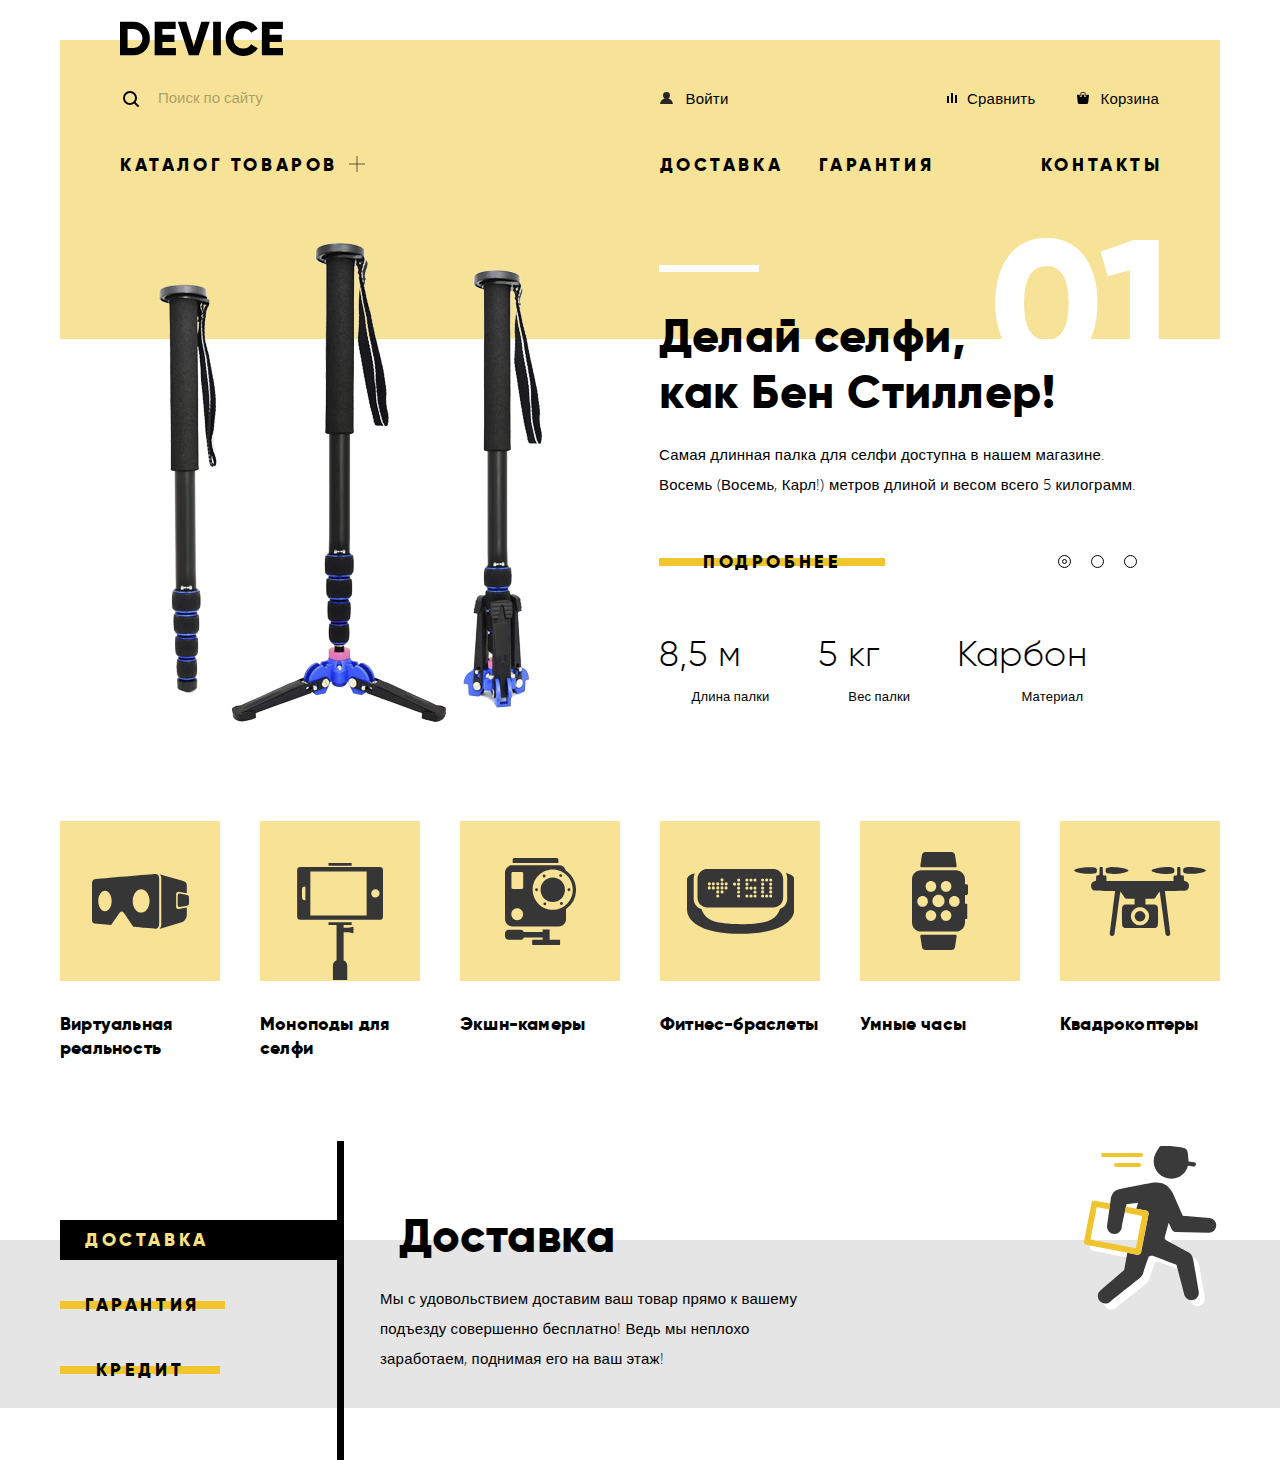
==== index.html @ c3222392 "services" ====
<!DOCTYPE html>
<html lang="ru">
    <head>
        <meta charset="utf-8">
        <title>HTML Academy: Девайс</title>
        <link href="css/normalize.css" rel="stylesheet">
        <link href="css/style.css" rel="stylesheet">
    </head>
    <body>
        <header class="main-header container">
            <a class="logo">
                <img src="img/device.svg" width="163" height="35" alt="DEVICE">
            </a>
            <div class="header-actions">
                <div class="column">
                    <form action="" class="search">
                        <input type="search" placeholder="Поиск по сайту">
                        <button type="submit">Найти</button>
                    </form>
                </div>
                <div class="column profile-actions">
                    <a href="" class="enter icon">Войти</a>
                    <a href="" class="compare icon">Сравнить</a>
                    <a href="" class="cart icon">Корзина</a>
                </div>
            </div>
            <nav class="main-nav">
                <ul class="column">
                    <li class="menu-toggle">
                        <a href="#" class="text-desc-upper">Каталог товаров</a>
                        <ul class="expanded-menu">
                            <li>
                                <ul>
                                    <li><a href="">Виртуальная реальность</a></li>
                                    <li><a href="">Моноподы для селфи</a></li>
                                    <li><a href="">Экшн-камеры</a></li>
                                </ul>
                            </li>
                            <li>
                                <ul>
                                    <li><a href="">Фитнес-браслеты</a></li>
                                    <li><a href="">Умные часы</a></li>
                                </ul>
                            </li>
                            <li>
                                <ul>
                                    <li><a href="">Квадрокоптеры</a></li>
                                </ul>
                            </li>
                        </ul>
                    </li>
                </ul>
                <ul class="site-nav column">
                    <li><a href="" class="text-desc-upper">Доставка</a></li>
                    <li><a href="" class="text-desc-upper">Гарантия</a></li>
                    <li><a href="" class="text-desc-upper">Контакты</a></li>
                </ul>
            </nav>
        </header>
        <main>
            <section class="main-slider container">
                <ul>
                    <li>
                        <input type="radio" name="main-slider" value="selfie-stick" id="selfie-stick" checked class="visually-hidden">
                        <label for="selfie-stick"></label>
                        <article class="slide slide-1">
                            <div class="column img-container">
                                <img src="img/sliders/slider-1-png.png" alt="Селфи-палка">
                            </div>
                            <div class="column">
                                <h2 class="title">
                                    Делай селфи,<br>
                                    как Бен Стиллер!
                                </h2>
                                <p>
                                    Самая длинная палка для селфи доступна в нашем магазине.<br>
                                    Восемь (Восемь, Карл!) метров длиной и весом всего 5 килограмм.
                                </p>
                                <a href="" class="btn">Подробнее</a>
                                <table>
                                    <tr>
                                        <td>8,5 м</td>
                                        <td>5 кг</td>
                                        <td>Карбон</td>
                                    </tr>
                                    <tr>
                                        <th>Длина палки</th>
                                        <th>Вес палки</th>
                                        <th>Материал</th>
                                    </tr>
                                </table>
                            </div>
                        </article>
                    </li>
                    <li>
                        <input type="radio" name="main-slider" value="fitness-bracelet" id="fitness-bracelet" class="visually-hidden">
                        <label for="fitness-bracelet"></label>
                        <article class="slide slide-2">
                            <div class="column  img-container">
                                <img src="img/sliders/slider-2-png.png" alt="фитнес-браслет">
                            </div>
                            <div class="column">
                                <h2 class="title">
                                    Худеем<br>
                                    правильно!
                                </h2>
                                <p>
                                    Мотивирующие фитнес-браслеты помогут найти в себе силы
                                    не пропускать занятия и соблюдать диету.
                                </p>
                                <a href="" class="btn">Подробнее</a>
                                <table>
                                    <tr>
                                        <td>48 часов</td>
                                    </tr>
                                    <tr>
                                        <th>Без подзарядки</th>
                                    </tr>
                                </table>
                            </div>
                        </article>
                    </li>
                    <li>
                        <input type="radio" name="main-slider" value="quadrocopter" id="quadrocopter" class="visually-hidden">
                        <label for="quadrocopter"></label>
                        <article class="slide slide-3">
                            <div class="column  img-container">
                                <img src="img/sliders/slider-3-png.png" alt="Квадрокоптер">
                            </div>
                            <div class="column">
                                <h2 class="title">
                                    Порхает как бабочка,<br>
                                    жалит как пчела!
                                </h2>
                                <p>
                                    Этот обычный, на первый взгляд, квадрокоптер оснащен
                                    мощным лазером, замаскированным под стандартную камеру.
                                </p>
                                <a href="" class="btn">Подробнее</a>
                                <table>
                                    <tr>
                                        <td>800 м</td>
                                        <td>50 м</td>
                                    </tr>
                                    <tr>
                                        <th>Дальность полета</th>
                                        <th>Радиус поражения</th>
                                    </tr>
                                </table>
                            </div>
                        </article>
                    </li>
                </ul>
            </section>
            <section class="container categories-container">
                <h2 class="visually-hidden">Категории товаров</h2>
                <ul class="categories">
                    <li>
                        <a href="">
                            <div class="category">
                                <img src="img/categories/popular-1.svg" alt="Виртуальная реальность">
                            </div>
                            <b class="text-desc">Виртуальная реальность</b>
                        </a>
                    </li>
                    <li>
                        <a href="">
                            <div class="category">
                                <img src="img/categories/popular-2.svg" alt="Моноподы для селфи">
                            </div>
                            <b class="text-desc">Моноподы для селфи</b>
                        </a>
                    </li>
                    <li>
                        <a href="">
                            <div class="category">
                                <img src="img/categories/popular-3.svg" alt="Экшн-камеры">
                            </div>
                            <b class="text-desc">Экшн-камеры</b>
                        </a>
                    </li>
                    <li>
                        <a href="">
                            <div class="category">
                                <img src="img/categories/popular-4.svg" alt="Фитнес-браслеты">
                            </div>
                            <b class="text-desc">Фитнес-браслеты</b>
                        </a>
                    </li>
                    <li>
                        <a href="">
                            <div class="category">
                                <img src="img/categories/popular-5.svg" alt="Умные часы">
                            </div>
                            <b class="text-desc">Умные часы</b>
                        </a>
                    </li>
                    <li>
                        <a href="">
                            <div class="category">
                                <img src="img/categories/popular-6.svg" alt="Квадрокоптеры">
                            </div>
                            <b class="text-desc">Квадрокоптеры</b>
                        </a>
                    </li>
                </ul>
            </section>
            <section class="services">
                <div class="container">
                    <h2 class="visually-hidden">Сервисы</h2>
                    <ul class="services-slider">
                        <li class="services-slider-item delivery active">
                            <input class="visually-hidden" type="radio" name="services" value="delivery" id="delivery" checked>
                            <label for="delivery" class="btn">Доставка</label>
                            <section>
                                <h3 class="title">Доставка</h3>
                                <p>Мы с удовольствием доставим ваш товар прямо к вашему подъезду совершенно бесплатно! Ведь мы неплохо заработаем, поднимая его на ваш этаж!</p>
                            </section>
                        </li>
                        <li class="services-slider-item warranty">
                            <input class="visually-hidden" type="radio" name="services" value="warranty" id="warranty">
                            <label for="warranty" class="btn">Гарантия</label>
                            <section>
                                <h3 class="title">Гарантия</h3>
                                <p>Если из-за возгорания купленного у нас товара
                                    у вас сгорит дом — не переживайте, мы выдадим вам новый.<br>
                                    Товар, не дом, конечно же.</p>
                            </section>
                        </li>
                        <li class="services-slider-item credit">
                            <input class="visually-hidden" type="radio" name="services" value="credit" id="credit">
                            <label for="credit" class="btn">Кредит</label>
                            <section>
                                <h3 class="title">Кредит</h3>
                                <p>Залезть в долговую яму стало проще! Кредитные
                                    консультанты подберут для вас наиболее выгодные
                                    условия кредита. Выгодные для нашего банка, разумеется.</p>
                            </section>
                        </li>
                    </ul>
                </div>
            </section>
        </main>
    </body>
</html>
---- css/style.css ----
@font-face {
    font-family: 'Open Sans Light';
    font-style: normal;
    font-weight: normal;
    src: local('OpenSans-Light'),
        url('../fonts/opensans-light.woff2') format('woff2'),
        url('../fonts/opensans-light.woff') format('woff');
}

@font-face {
    font-family: 'Gilroy ExtraBold';
    font-style: normal;
    font-weight: normal;
    src: local('Gilroy-ExtraBold'),
        url('../fonts/gilroyextrabold-webfont.woff2') format('woff2'),
        url('../fonts/gilroyextrabold-webfont.woff') format('woff');
}

@font-face {
    font-family: 'Gilroy Light';
    font-style: normal;
    font-weight: normal;
    src: local('Gilroy-ExtraBold'),
        url('../fonts/gilroylight-webfont.woff2') format('woff2'),
        url('../fonts/gilroylight-webfont.woff') format('woff');
}

html {
    box-sizing: border-box;
}

*, *::before, *::after {
    box-sizing: inherit;
}

body {
    min-width: 1160px;
    margin: 0;
    padding: 0;

    font-family: "Open Sans Light", Arial, sans-serif;
    font-size: 15px;
    line-height: 30px;
    letter-spacing: 0.2px;
    color: #000000;

    background-color: #ffffff;
}

img {
    max-width: 100%;
    height: auto;
}

.visually-hidden:not(:focus):not(:active),
input[type="checkbox"].visually-hidden,
input[type="radio"].visually-hidden {
  position: absolute;

  width: 1px;
  height: 1px;
  margin: -1px;
  border: 0;
  padding: 0;

  white-space: nowrap;

  clip-path: inset(100%);
  clip: rect(0 0 0 0);
  overflow: hidden;
}

.container {
    width: 1160px;
    margin: 0 auto;
}


.text-desc {
    font-family: "Gilroy ExtraBold", Arial, sans-serif;
    font-size: 18px;
    line-height: 24px;
}


.text-desc-upper,
.btn {
    font-family: "Gilroy ExtraBold", Arial, sans-serif;
    font-size: 18px;
    letter-spacing: 3.6px;
    line-height: 24px;
    color: inherit;
    text-align: center;

    text-decoration: none;
    text-transform: uppercase;
}

.btn {
    display: inline-block;
    padding: 0 44px;

    line-height: 40px;
    background-image: linear-gradient(transparent 16px, #f0c52e 16px, #f0c52e 24px, transparent 24px);
}

.btn:hover,
.btn:focus {
    background-color: #f0c52e;
}

.btn:active {
    color: rgba(0, 0, 0, 0.3);
}

.title {
    position: relative;
    margin: 83px 19px 19px 19px;
    font-family: "Gilroy ExtraBold", Arial, sans-serif;
    font-size: 47px;
    line-height: 56px;
    letter-spacing: 0.5px;
}

.title::before {
    content: "";

    position: absolute;
    top: -44px;
    left: 0px;
    width: 100px;
    height: 7px;
    background-color: #ffffff;
}

.icon {
    position: relative;
}

.icon::before {
    content: "";
    position: absolute;
    top: 0;
    bottom: 0;
    display: inline-block;
    width: 13px;
    height: 13px;
    margin: auto 0;
    background-position: center;
    background-repeat: no-repeat;
}

.main-header {
    position: relative;
    min-height: 186px;
    padding: 21px 61px 48px 60px;
    background-image: linear-gradient(#ffffff 40px, #F7E397 40px);
}

.main-header ul {
    margin: 0;
    padding: 0;
    list-style: none;
}

.main-header a {
    color: #000000;
    text-decoration: none;
}

.main-header a[href]:hover{
    opacity: 0.6;
}

.main-header a[href]:focus {
    opacity: 0.6;
    outline: none;
    text-decoration: underline;
}

.main-header a:active {
    opacity: 0.3;
}

.main-header .logo {
    display: inline-block;
    margin-bottom: 6px;
}

.header-actions {
    display: flex;
}

.column {
    width: 50%;
}

.search {
    position: relative;
    display: flex;
    margin-right: 140px;
}

.search input {
    flex-grow: 1;
    padding-left: 38px;

    line-height: 49px;

    background-color: transparent;
    background-image: url("../img/icons/search.svg");
    background-repeat: no-repeat;
    background-position: 3px 19px;
    border: none;
}

.search input:focus {
    outline: none;
}

.search input::placeholder {
    color: #000000;
    opacity: 0.3;
}

.search input:hover::placeholder,
.search input:focus::placeholder {
    color: #000000;
    opacity: 0.6;
}

.search button {
    display: none;
    line-height: 45px;
    padding: 0 21px;
    background-color: transparent;
    border: 2px solid #000000;
}

.search button:hover,
.search button:focus {
    color: #ffffff;

    background-color: #000000;
    outline: none;
}

.search button:active {
    color: rgba(255, 255, 255, 0.3);
}

.search:focus-within button {
    display: inline-block;
}

.search:focus-within input {
    border-bottom: 2px solid #000000;
}

.profile-actions {
    display: flex;
    padding: 12px 0 12px 20px;
}

.profile-actions a {
    color: #000000;
    margin-left: 39px;
    padding-left: 26px;
}

.profile-actions a:first-child {
    margin-right: auto;
    margin-left: 0;
}

.profile-actions .enter::before {
    top: -3px;
    left: 0px;
    background-image: url("../img/icons/user.svg")
}

.profile-actions .compare::before {
    top: -2px;
    left: 4px;
    background-image: url("../img/icons/compare.svg")
}

.profile-actions .cart::before {
    top: -3px;
    left: 2px;
    background-image: url("../img/icons/cart.svg")
}

.main-header .main-nav {
    display: flex;
    padding-top: 27px;

    line-height: 24px;
}

.main-nav .expanded-menu {
    position: absolute;
    z-index: 1;
    left: 0;
    display: none;
    width: 100%;

    padding: 26px 61px 39px 60px;

    background-color: #F7E397;
}

.menu-toggle {
    display: inline-block;
}

.menu-toggle:hover .expanded-menu,
.menu-toggle:focus-within .expanded-menu {
    display: flex;
}

.menu-toggle > a {
    position: relative;
    padding-right: 30px;
}

.menu-toggle > a::before,
.menu-toggle > a::after {
    content: "";
    position: absolute;
    top: 8px;
    right: 3px;
    width: 16px;
    height: 2px;
    background-color: #000000;
    opacity: 0.3;
}

.menu-toggle > a::after {
    transform: rotate(90deg);
}

.expanded-menu > li {
    margin-right: 60px;
}

.expanded-menu li {
    padding-bottom: 6px;
}

.main-header .site-nav {
    display: flex;
    padding-left: 20px;
}

.site-nav li {
    margin-right: 36px;
}

.site-nav li:last-child {
    margin-right: -3.6px;
    margin-left: auto;
}


.main-slider {
    position: relative;
    margin-bottom: 84px;

    background-image: linear-gradient(#F7E397 113px, #ffffff 113px);
}

.main-slider ul {
    margin: 0;
    padding: 0;

    list-style: none;
}

.img-container {
    display: flex;
}

.img-container img {
    margin: auto auto;
}

.main-slider .slide {
    display: none;
}

input[name="main-slider"]:checked ~ .slide {
    display: flex;
}

.main-slider label {
    position: absolute;
    top: 329px;
    right: 83px;
    display: block;
    width: 13px;
    height: 13px;
    border: 1px solid #000000;
    border-radius: 50%;
}

.main-slider label[for="selfie-stick"] {
    right: 149px;
}

.main-slider label[for="fitness-bracelet"] {
    right: 116px;
}

.main-slider input[type="radio"]:checked + label::before {
    content: "";
    position: absolute;
    top: 3px;
    right: 3px;
    display: block;
    width: 5px;
    height: 5px;
    border: 1px solid #000000;
    border-radius: 50%;
}

/* .main-slider input[type="radio"]:focus + label {
    background-color: #f0c52e;
} */

.slide::before {
    position: absolute;
    top: -10px;
    right: 64px;
    width: 166px;
    height: 131px;

    font-family: "Gilroy ExtraBold", Arial, sans-serif;
    font-size: 179px;
    line-height: 179px;
    color: white;
}

.slide-1::before {
    content: "01";
}

.slide-2::before {
    content: "02";
}

.slide-3::before {
    content: "03";
}

.slide p {
    margin-left: 19px;
}

.slide .btn {
    margin: 27px 19px;
}

.slide table {
    margin: 20px 10px;
}

.slide th {
    padding: 3px 9px;
    font-size: 13px;
    font-weight: normal;
}

.slide td {
    padding: 8px 68px 8px 7px;
    font-family:  "Gilroy Light", Arial, sans-serif;
    font-size: 36px;
    letter-spacing: 0.4px;
}

.categories-container {
    margin-bottom: 60px;
}

.categories {
    display: flex;
    justify-content: space-between;
    margin: 0;
    padding: 0;
    list-style: none;
}

.categories a {
    text-decoration: none;
    color: #000000;
}

.categories li {
    width: 160px;
}

.categories .category {
    display: flex;
    width: 100%;
    height: 160px;
    margin-bottom: 31px;

    background-color: #F7E296;
}

.categories a:hover .category,
.categories a:focus .category {
    background-color: #F0C62A;
}

.categories a:focus {
    outline: none;
}

.categories a:active img,
.categories a:active b {
    opacity: 0.3;
}

.category img {
    margin: auto;
}

.categories b {
    display: block;
}


.services {
    min-height: 288px;
    background-image: linear-gradient(#ffffff 120px, #e5e5e5 120px);
}

.services .container {
    padding-top: 100px;
}

.services-slider {
    position: relative;
    margin: 0;
    padding: 0;
    list-style: none;
}

.services-slider::after {
    content: "";
    position: absolute;
    top: -79px;
    left: 277px;
    width: 7px;
    height: 319px;
    background-color: #000000;
}

.services-slider li {
    width: 278px;
    margin-bottom: 25px;
}

.services-slider .btn {
    min-width: 160px;
    padding: 0 25px;
}

.services-slider p {
    width: 436px;
}

.services-slider section {
    position: absolute;
    top: -94px;
    right: 0;
    left: 320px;
    display: none;
    min-height: 280px;

    background-repeat: no-repeat;
    background-position: right 20px;
}

.delivery section {
    background-image: url("../img/services/delivery.svg");
}

.warranty section {
    background-image: url("../img/services/warranty.svg");
}

.credit section {
    background-image: url("../img/services/credit.svg");
}

input[name="services"]:checked + label {
    width: 100%;
    text-align: left;
    color: #f7e184;

    background-image: none;
    background-color: #000000;
}

input[name="services"]:checked ~ section {
    display: block;
}
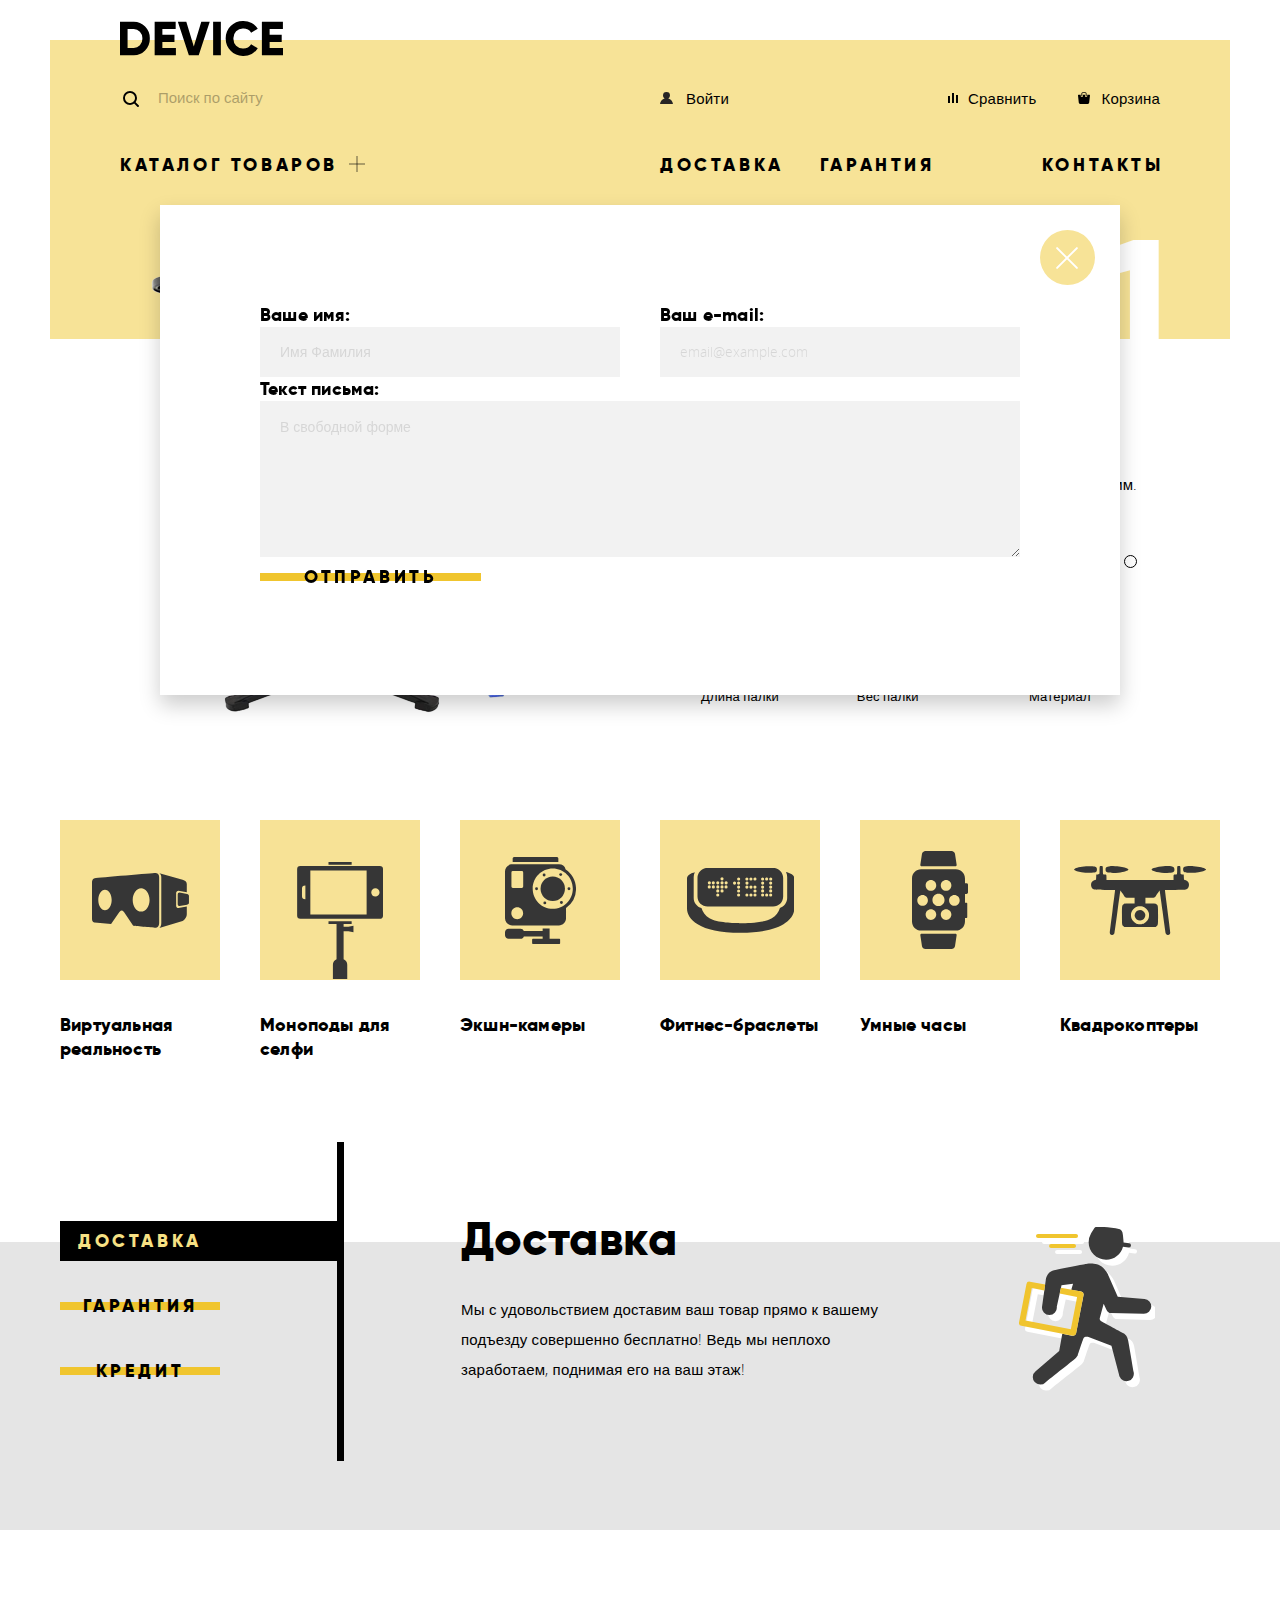
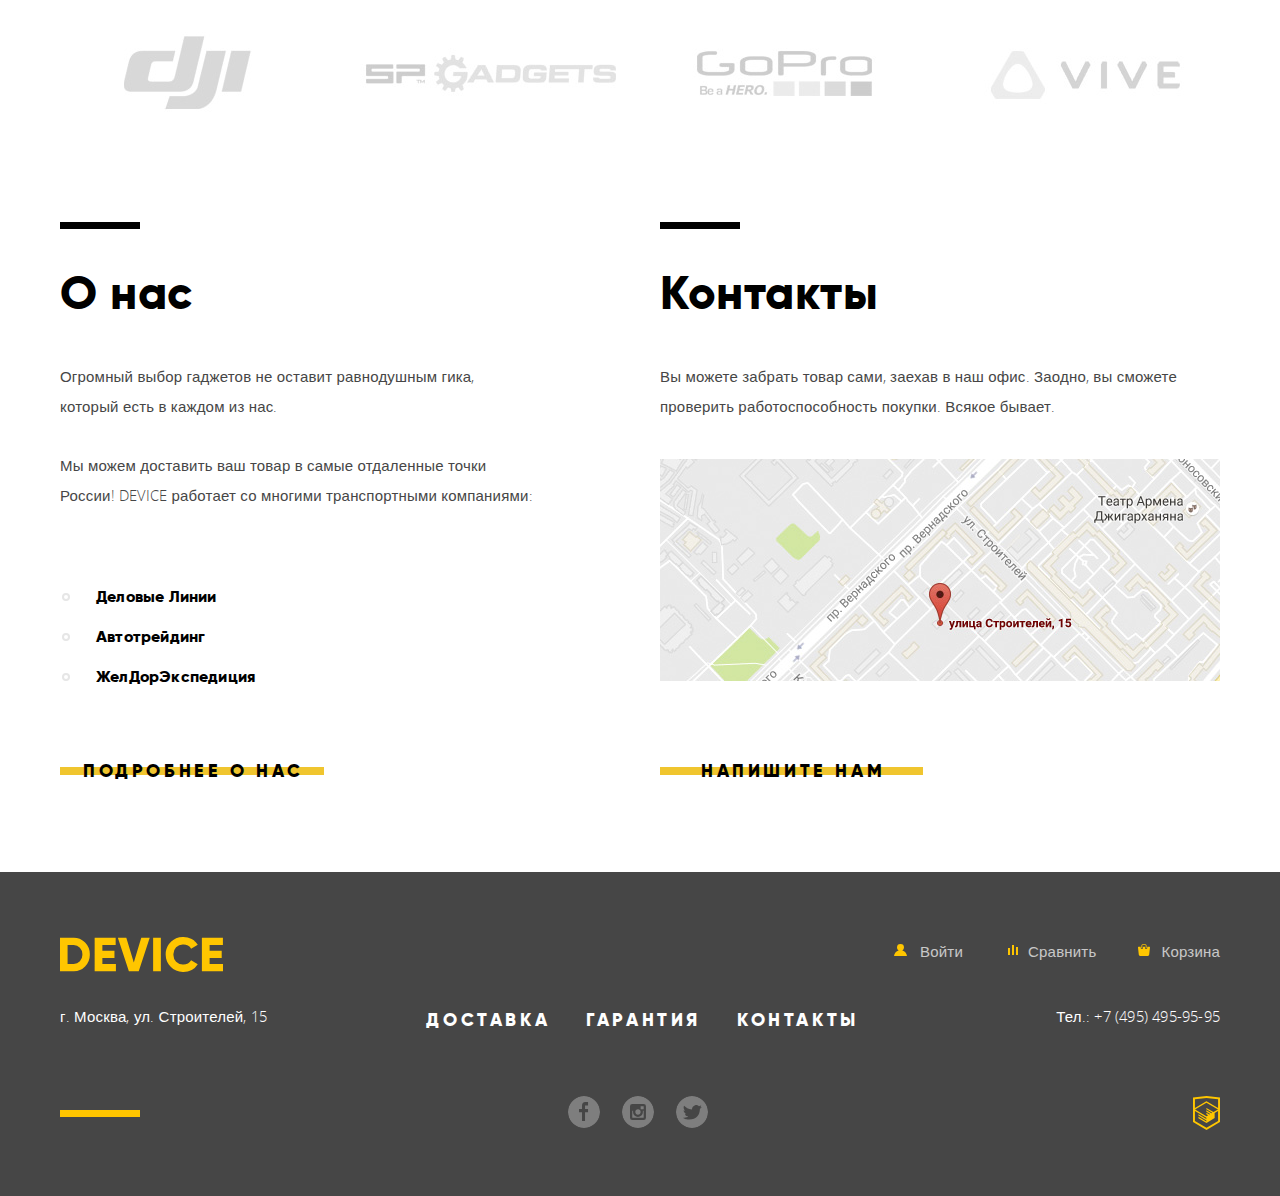
==== commit f7a0fea9: "index" ====
--- a/index.html
+++ b/index.html
@@ -67,7 +67,7 @@
                             <div class="column img-container">
                                 <img src="img/sliders/slider-1-png.png" alt="Селфи-палка">
                             </div>
-                            <div class="column">
+                            <div class="column-right">
                                 <h2 class="title">
                                     Делай селфи,<br>
                                     как Бен Стиллер!
@@ -99,7 +99,7 @@
                             <div class="column  img-container">
                                 <img src="img/sliders/slider-2-png.png" alt="фитнес-браслет">
                             </div>
-                            <div class="column">
+                            <div class="column-right">
                                 <h2 class="title">
                                     Худеем<br>
                                     правильно!
@@ -127,7 +127,7 @@
                             <div class="column  img-container">
                                 <img src="img/sliders/slider-3-png.png" alt="Квадрокоптер">
                             </div>
-                            <div class="column">
+                            <div class="column-right">
                                 <h2 class="title">
                                     Порхает как бабочка,<br>
                                     жалит как пчела!
@@ -209,28 +209,28 @@
                 <div class="container">
                     <h2 class="visually-hidden">Сервисы</h2>
                     <ul class="services-slider">
-                        <li class="services-slider-item delivery active">
+                        <li class="active">
                             <input class="visually-hidden" type="radio" name="services" value="delivery" id="delivery" checked>
-                            <label for="delivery" class="btn">Доставка</label>
-                            <section>
+                            <label for="delivery"><span class="btn">Доставка</span></label>
+                            <section class="services-slide slide-delivery">
                                 <h3 class="title">Доставка</h3>
                                 <p>Мы с удовольствием доставим ваш товар прямо к вашему подъезду совершенно бесплатно! Ведь мы неплохо заработаем, поднимая его на ваш этаж!</p>
                             </section>
                         </li>
-                        <li class="services-slider-item warranty">
+                        <li>
                             <input class="visually-hidden" type="radio" name="services" value="warranty" id="warranty">
-                            <label for="warranty" class="btn">Гарантия</label>
-                            <section>
+                            <label for="warranty"><span class="btn">Гарантия</span></label>
+                            <section class="services-slide slide-warranty">
                                 <h3 class="title">Гарантия</h3>
                                 <p>Если из-за возгорания купленного у нас товара
                                     у вас сгорит дом — не переживайте, мы выдадим вам новый.<br>
                                     Товар, не дом, конечно же.</p>
                             </section>
                         </li>
-                        <li class="services-slider-item credit">
+                        <li>
                             <input class="visually-hidden" type="radio" name="services" value="credit" id="credit">
-                            <label for="credit" class="btn">Кредит</label>
-                            <section>
+                            <label for="credit"><span class="btn">Кредит</span></label>
+                            <section class="services-slide slide-credit">
                                 <h3 class="title">Кредит</h3>
                                 <p>Залезть в долговую яму стало проще! Кредитные
                                     консультанты подберут для вас наиболее выгодные
@@ -240,6 +240,110 @@
                     </ul>
                 </div>
             </section>
+            <section class="brands container">
+                <h2 class="visually-hidden">Производители</h2>
+                <ul class="brands-list">
+                    <li class="brands-item">
+                        <a href="">
+                            <img src="img/brands/logo-1-jpg.jpg" width="260" height="100" alt="DJI" class="brand-grey">
+                            <img src="img/brands/logo-1-color-jpg.jpg" width="260" height="100" alt="DJI" class="brand-color">
+                        </a>
+                    </li>
+                    <li class="brands-item">
+                        <a href="">
+                            <img src="img/brands/logo-2-jpg.jpg" width="260" height="100" alt="SP Gadgets" class="brand-grey">
+                            <img src="img/brands/logo-2-color-jpg.jpg" width="260" height="100" alt="SP Gadgets" class="brand-color">
+                        </a>
+                    </li>
+                    <li class="brands-item">
+                        <a href="">
+                            <img src="img/brands/logo-3-jpg.jpg" width="260" height="100" alt="GoPro" class="brand-grey">
+                            <img src="img/brands/logo-3-color-jpg.jpg" width="260" height="100" alt="GoPro" class="brand-color">
+                        </a>
+                    </li>
+                    <li class="brands-item">
+                        <a href="">
+                            <img src="img/brands/logo-4-jpg.jpg" width="260" height="100" alt="VIVE" class="brand-grey">
+                            <img src="img/brands/logo-4-color-jpg.jpg" width="260" height="100" alt="VIVE" class="brand-color">
+                        </a>
+                    </li>
+                </ul>
+            </section>
+            <div class="info container">
+                <section class="about-us column">
+                    <h2 class="title">О нас</h2>
+                    <p>Огромный выбор гаджетов не оставит равнодушным гика, который есть в каждом из нас.</p>
+                    <p>Мы можем доставить ваш товар в самые отдаленные точки России! DEVICE работает со многими транспортными компаниями:</p>
+                    <ul class="info-list">
+                        <li class="icon">Деловые Линии</li>
+                        <li class="icon">Автотрейдинг</li>
+                        <li class="icon">ЖелДорЭкспедиция</li>
+                    </ul>
+                    <a href="" class="btn">Подробнее о нас</a>
+                </section>
+                <section class="contacts column-right">
+                    <h2 class="title">Контакты</h2>
+                    <p>Вы можете забрать товар сами, заехав в наш офис. Заодно, вы сможете проверить работоспособность покупки. Всякое бывает.</p>
+                    <img class="map" src="img/map-jpg.jpg" width="560" height="222" alt="карта">
+                    <a href="" class="btn">Напишите нам</a>
+                </section>
+            </div>
         </main>
+        <footer class="main-footer">
+            <div class="footer-top container">
+                <a class="logo">
+                    <img src="img/device-yellow.svg" width="163" height="35" alt="DEVICE">
+                </a>
+                <div class="profile-actions footer-actions">
+                    <a href="" class="enter icon"><span>Войти</span></a>
+                    <a href="" class="compare icon"><span>Сравнить</span></a>
+                    <a href="" class="cart icon"><span>Корзина</span></a>
+                </div>
+            </div>
+            <div class="footer-middle container">
+                <address>г. Москва, ул. Строителей, 15</address>
+                <ul class="site-nav">
+                    <li><a href="" class="text-desc-upper">Доставка</a></li>
+                    <li><a href="" class="text-desc-upper">Гарантия</a></li>
+                    <li><a href="" class="text-desc-upper">Контакты</a></li>
+                </ul>
+                <a class="phone" href="tel:+74954959595">Тел.: +7 (495) 495-95-95</a>
+            </div>
+            <div class="footer-bottom icon container">
+                <ul class="socials">
+                    <li><a href="" class="fb" target="_blank">facebook</a></li>
+                    <li><a href="" class="insta" target="_blank">insta</a></li>
+                    <li><a href="" class="twitter" target="_blank">twitter</a></li>
+                </ul>
+                <a href="https://htmlacademy.ru/" target="_blank" class="development"></a>
+            </div>
+        </footer>
+
+        <section class="modal modal-communication">
+            <h2 class="visually-hidden">Обратная связь</h2>
+            <form class="form-communication">
+                <div class="input-wrapper">
+                    <label for="name" class="text-desc">Ваше имя:</label>
+                    <input type="text" name="name" id="name" placeholder="Имя Фамилия">
+                </div>
+                <div class="input-wrapper">
+                    <label for="email" class="text-desc">Ваш e-mail:</label>
+                    <input type="text" name="email" id="email" placeholder="email@example.com">
+                </div>
+                <label for="letter" class="text-desc">Текст письма:</label>
+                <textarea id="letter" placeholder="В свободной форме"></textarea>
+                <button class="btn" type="submit">Отправить</button>
+            </form>
+            <button class="modal-close" type="button">
+                Закрыть
+            </button>
+        </section>
+
+        <section class="modal modal-map">
+            <h2 class="visually-hidden">Как до нас добраться</h2>
+            <button class="modal-close" type="button">
+                Закрыть
+            </button>
+        </section>
     </body>
 </html>
--- a/css/style.css
+++ b/css/style.css
@@ -34,7 +34,7 @@
 }
 
 body {
-    min-width: 1160px;
+    min-width: 1180px;
     margin: 0;
     padding: 0;
 
@@ -71,8 +71,9 @@
 }
 
 .container {
-    width: 1160px;
+    width: 1180px;
     margin: 0 auto;
+    padding: 0 10px;
 }
 
 
@@ -90,7 +91,6 @@
     letter-spacing: 3.6px;
     line-height: 24px;
     color: inherit;
-    text-align: center;
 
     text-decoration: none;
     text-transform: uppercase;
@@ -100,13 +100,18 @@
     display: inline-block;
     padding: 0 44px;
 
+    text-align: center;
     line-height: 40px;
+    background-color: transparent;
     background-image: linear-gradient(transparent 16px, #f0c52e 16px, #f0c52e 24px, transparent 24px);
+
+    border: none;
 }
 
 .btn:hover,
 .btn:focus {
     background-color: #f0c52e;
+    outline: none;
 }
 
 .btn:active {
@@ -115,7 +120,7 @@
 
 .title {
     position: relative;
-    margin: 83px 19px 19px 19px;
+    margin: 83px 19px 19px 0px;
     font-family: "Gilroy ExtraBold", Arial, sans-serif;
     font-size: 47px;
     line-height: 56px;
@@ -150,10 +155,19 @@
     background-repeat: no-repeat;
 }
 
+.column {
+    width: 50%;
+}
+
+.column-right {
+    width: 50%;
+    padding-left: 20px;
+}
+
 .main-header {
     position: relative;
     min-height: 186px;
-    padding: 21px 61px 48px 60px;
+    padding: 21px 70px 48px 70px;
     background-image: linear-gradient(#ffffff 40px, #F7E397 40px);
 }
 
@@ -189,10 +203,6 @@
 
 .header-actions {
     display: flex;
-}
-
-.column {
-    width: 50%;
 }
 
 .search {
@@ -365,7 +375,7 @@
 
 .main-slider {
     position: relative;
-    margin-bottom: 84px;
+    margin-bottom: 83px;
 
     background-image: linear-gradient(#F7E397 113px, #ffffff 113px);
 }
@@ -379,6 +389,8 @@
 
 .img-container {
     display: flex;
+    padding-right: 15px;
+    padding-bottom: 20px;
 }
 
 .img-container img {
@@ -396,7 +408,7 @@
 .main-slider label {
     position: absolute;
     top: 329px;
-    right: 83px;
+    right: 93px;
     display: block;
     width: 13px;
     height: 13px;
@@ -405,11 +417,11 @@
 }
 
 .main-slider label[for="selfie-stick"] {
-    right: 149px;
+    right: 159px;
 }
 
 .main-slider label[for="fitness-bracelet"] {
-    right: 116px;
+    right: 126px;
 }
 
 .main-slider input[type="radio"]:checked + label::before {
@@ -424,14 +436,10 @@
     border-radius: 50%;
 }
 
-/* .main-slider input[type="radio"]:focus + label {
-    background-color: #f0c52e;
-} */
-
 .slide::before {
     position: absolute;
     top: -10px;
-    right: 64px;
+    right: 74px;
     width: 166px;
     height: 131px;
 
@@ -453,26 +461,22 @@
     content: "03";
 }
 
-.slide p {
-    margin-left: 19px;
-}
-
 .slide .btn {
-    margin: 27px 19px;
+    margin: 27px 0;
 }
 
 .slide table {
-    margin: 20px 10px;
+    margin: 20px 0px;
 }
 
 .slide th {
-    padding: 3px 9px;
+    padding: 3px 0px;
     font-size: 13px;
     font-weight: normal;
 }
 
 .slide td {
-    padding: 8px 68px 8px 7px;
+    padding: 8px 74px 8px 0px;
     font-family:  "Gilroy Light", Arial, sans-serif;
     font-size: 36px;
     letter-spacing: 0.4px;
@@ -503,7 +507,7 @@
     display: flex;
     width: 100%;
     height: 160px;
-    margin-bottom: 31px;
+    margin-bottom: 33px;
 
     background-color: #F7E296;
 }
@@ -532,8 +536,9 @@
 
 
 .services {
-    min-height: 288px;
-    background-image: linear-gradient(#ffffff 120px, #e5e5e5 120px);
+    min-height: 409px;
+    margin-bottom: 94px;
+    background-image: linear-gradient(#ffffff 121px, #e5e5e5 121px);
 }
 
 .services .container {
@@ -563,39 +568,48 @@
 }
 
 .services-slider .btn {
-    min-width: 160px;
-    padding: 0 25px;
-}
-
-.services-slider p {
-    width: 436px;
-}
-
-.services-slider section {
-    position: absolute;
-    top: -94px;
+    width: 160px;
+    padding: 0;
+}
+
+.services-slide {
+    position: absolute;
+    top: -92px;
     right: 0;
-    left: 320px;
+    left: 401px;
     display: none;
     min-height: 280px;
-
+}
+
+.services-slide::after {
+    content: "";
+    position: absolute;
+    top: 98px;
+    right: 30px;
+    width: 171px;
+    height: 194px;
     background-repeat: no-repeat;
-    background-position: right 20px;
-}
-
-.delivery section {
-    background-image: url("../img/services/delivery.svg");
-}
-
-.warranty section {
-    background-image: url("../img/services/warranty.svg");
-}
-
-.credit section {
-    background-image: url("../img/services/credit.svg");
+}
+
+.slide-delivery::after {
+    background-image: url("../img/services/delivery.svg")
+}
+
+.slide-warranty::after {
+    background-image: url("../img/services/warranty.svg")
+}
+
+.slide-credit::after {
+    background-image: url("../img/services/credit.svg")
+}
+
+.services-slide p {
+    width: 436px;
+    margin: 27px 0px;
 }
 
 input[name="services"]:checked + label {
+    display: block;
     width: 100%;
     text-align: left;
     color: #f7e184;
@@ -604,7 +618,369 @@
     background-color: #000000;
 }
 
-input[name="services"]:checked ~ section {
+input[name="services"]:checked + label .btn {
+    background-image: none;
+    background-color: #000000;
+}
+
+input[name="services"]:checked ~ .services-slide {
     display: block;
 }
 
+.brands {
+    margin-bottom: 49px;
+}
+
+.brands-list {
+    display: flex;
+    justify-content: space-between;
+    margin: 0;
+    padding: 0;
+
+    list-style: none;
+}
+
+.brand-color {
+    display: none;
+}
+
+.brands-item a:hover .brand-grey,
+.brands-item a:focus .brand-grey {
+    display: none;
+}
+
+.brands-item a:hover .brand-color,
+.brands-item a:focus .brand-color {
+    display: inline;
+}
+
+.info {
+    display: flex;
+}
+
+.info .title {
+    margin-bottom: 40px;
+}
+
+.info .title::before {
+    width: 80px;
+
+    background-color: #000000;
+}
+
+.info p {
+    margin: 29px 0;
+
+    color: #464646;
+}
+
+.about-us p {
+    width: 475px;
+}
+
+.info-list {
+    margin: 71px 0 49px;
+    padding-left: 36px;
+
+    font-family: "Gilroy ExtraBold", Arial, sans-serif;
+    font-size: 16px;
+
+    list-style: none;
+}
+
+.info-list li {
+    padding-bottom: 10px;
+}
+
+.info-list li::before {
+    top: -10px;
+    left: -34px;
+    width: 8px;
+    height: 8px;
+
+    border: 2px solid #e6e6e6;
+    border-radius: 50%;
+}
+
+.about-us .btn {
+    padding: 0 20px 0 23px;
+}
+
+.info .map {
+    display: block;
+    margin: 37px 0 70px;
+}
+
+.contacts .btn {
+    padding: 0 38px 0 41px;
+}
+
+.main-footer {
+    margin-top: 81px;
+    padding: 65px 0;
+
+    color: #ffffff;
+    background-color: #464646;
+}
+
+.main-footer a {
+    color: inherit;
+    text-decoration: none;
+}
+
+.main-footer a:focus {
+    outline: none;
+    text-decoration: underline;
+}
+
+.footer-top {
+    display: flex;
+    justify-content: space-between;
+    margin-bottom: 20px;
+}
+
+.footer-actions {
+    padding: 0;
+}
+
+.footer-actions span {
+    opacity: 0.7;
+}
+
+.footer-actions a:hover span{
+    opacity: 1;
+}
+
+.footer-actions a:hover::before {
+    opacity: 0.6;
+}
+
+.footer-actions a:active span,
+.footer-actions a:active::before {
+    opacity: 0.3;
+}
+
+.footer-actions .enter::before {
+    top: -20px;
+    left: 0px;
+
+    background-image: url("../img/icons/user-yellow.svg")
+}
+
+.footer-actions .compare::before {
+    top: -19px;
+    left: 4px;
+
+    background-image: url("../img/icons/compare-yellow.svg")
+}
+
+.footer-actions .cart::before {
+    top: -20px;
+    left: 2px;
+
+    background-image: url("../img/icons/cart-yellow.svg")
+}
+
+.footer-middle{
+    display: flex;
+    justify-content: space-between;
+}
+
+.main-footer address {
+    font-style: normal;
+}
+
+.footer-middle .site-nav {
+    display: flex;
+
+    margin: 0;
+    margin-right: 42px;
+    padding: 0;
+
+    list-style: none;
+}
+
+.site-nav a {
+    vertical-align: bottom;
+}
+
+.site-nav a:hover,
+.site-nav a:focus {
+    opacity: 0.6;
+}
+
+.site-nav a:active {
+    opacity: 0.3;
+}
+
+.footer-bottom {
+    display: flex;
+    margin-top: 64px;
+}
+
+.footer-bottom::before {
+    left: 10px;
+    width: 80px;
+    height: 7px;
+
+    background-color: #ffc600;
+}
+
+.socials {
+    display: flex;
+    margin: 0 auto;
+    padding: 0;
+
+    list-style: none;
+}
+
+.socials li {
+    margin-left: 22px;
+}
+
+.socials a {
+    display: block;
+    width: 32px;
+    height: 32px;
+
+    font-size: 0px;
+
+    background-repeat: no-repeat;
+    opacity: 0.3;
+    border-radius: 50%;
+}
+
+.socials a:hover,
+.socials a:focus {
+    opacity: 0.6;
+}
+
+.socials a:focus {
+    box-shadow: 0 0 4px 0 #ffc600;
+}
+
+.socials a:active {
+    opacity: 0.1;
+}
+
+.socials .fb {
+    background-image: url("../img/icons/fb.svg");
+}
+
+.socials .insta {
+    background-image: url("../img/icons/inst.svg");
+}
+
+.socials .twitter {
+    background-image: url("../img/icons/tw.svg");
+}
+
+.development {
+    width: 27px;
+    height: 35px;
+    background-image: url("../img/icons/logo-htmlacademy.svg");
+    background-repeat: no-repeat;
+}
+
+.development:hover,
+.development:focus {
+    opacity: 0.6;
+}
+
+.development:active {
+    opacity: 0.3;
+}
+
+
+.modal {
+    /* display: none; */
+    position: fixed;
+    top: 50%;
+    left: 50%;
+    z-index: 10;
+    transform: translateX(-50%) translateY(-50%);
+    width: 960px;
+    padding: 98px 100px;
+
+    background-color: #ffffff;
+    box-shadow: 0px 10px 20px 0 #04060633;
+}
+
+.modal-close {
+    position: absolute;
+    top: 25px;
+    right: 25px;
+
+    width: 55px;
+    height: 55px;
+    padding: 0;
+
+    font-size: 0;
+
+    background-color: #F7E397;
+    border: 0;
+    border-radius: 50%;
+
+    cursor: pointer;
+  }
+
+.modal-close::before,
+.modal-close::after {
+  content: "";
+
+  position: absolute;
+  top: 27px;
+  left: 12px;
+
+  width: 30px;
+  height: 2px;
+  transform: rotate(45deg);
+
+  border-radius: 2px;
+  background-color: #ffffff;
+}
+
+.modal-close::after {
+  transform: rotate(-45deg);
+}
+
+.form-communication {
+    display: flex;
+    justify-content: space-between;
+    flex-wrap: wrap;
+}
+
+.form-communication label {
+    display: block;
+}
+
+.input-wrapper input {
+    width: 360px;
+    padding: 0 20px;
+
+    line-height: 50px;
+
+    background-color: #F2F2F2;
+    border: none;
+}
+
+.form-communication input::placeholder,
+.form-communication textarea::placeholder {
+    font-size: 14px;
+    color: #46464666;
+    opacity: 0.4;
+}
+
+.form-communication textarea {
+    width: 760px;
+    height: 156px;
+    padding: 18px 20px;
+
+    background-color: #F2F2F2;
+
+    border: none;
+}
+
+.modal-map {
+    display: none;
+}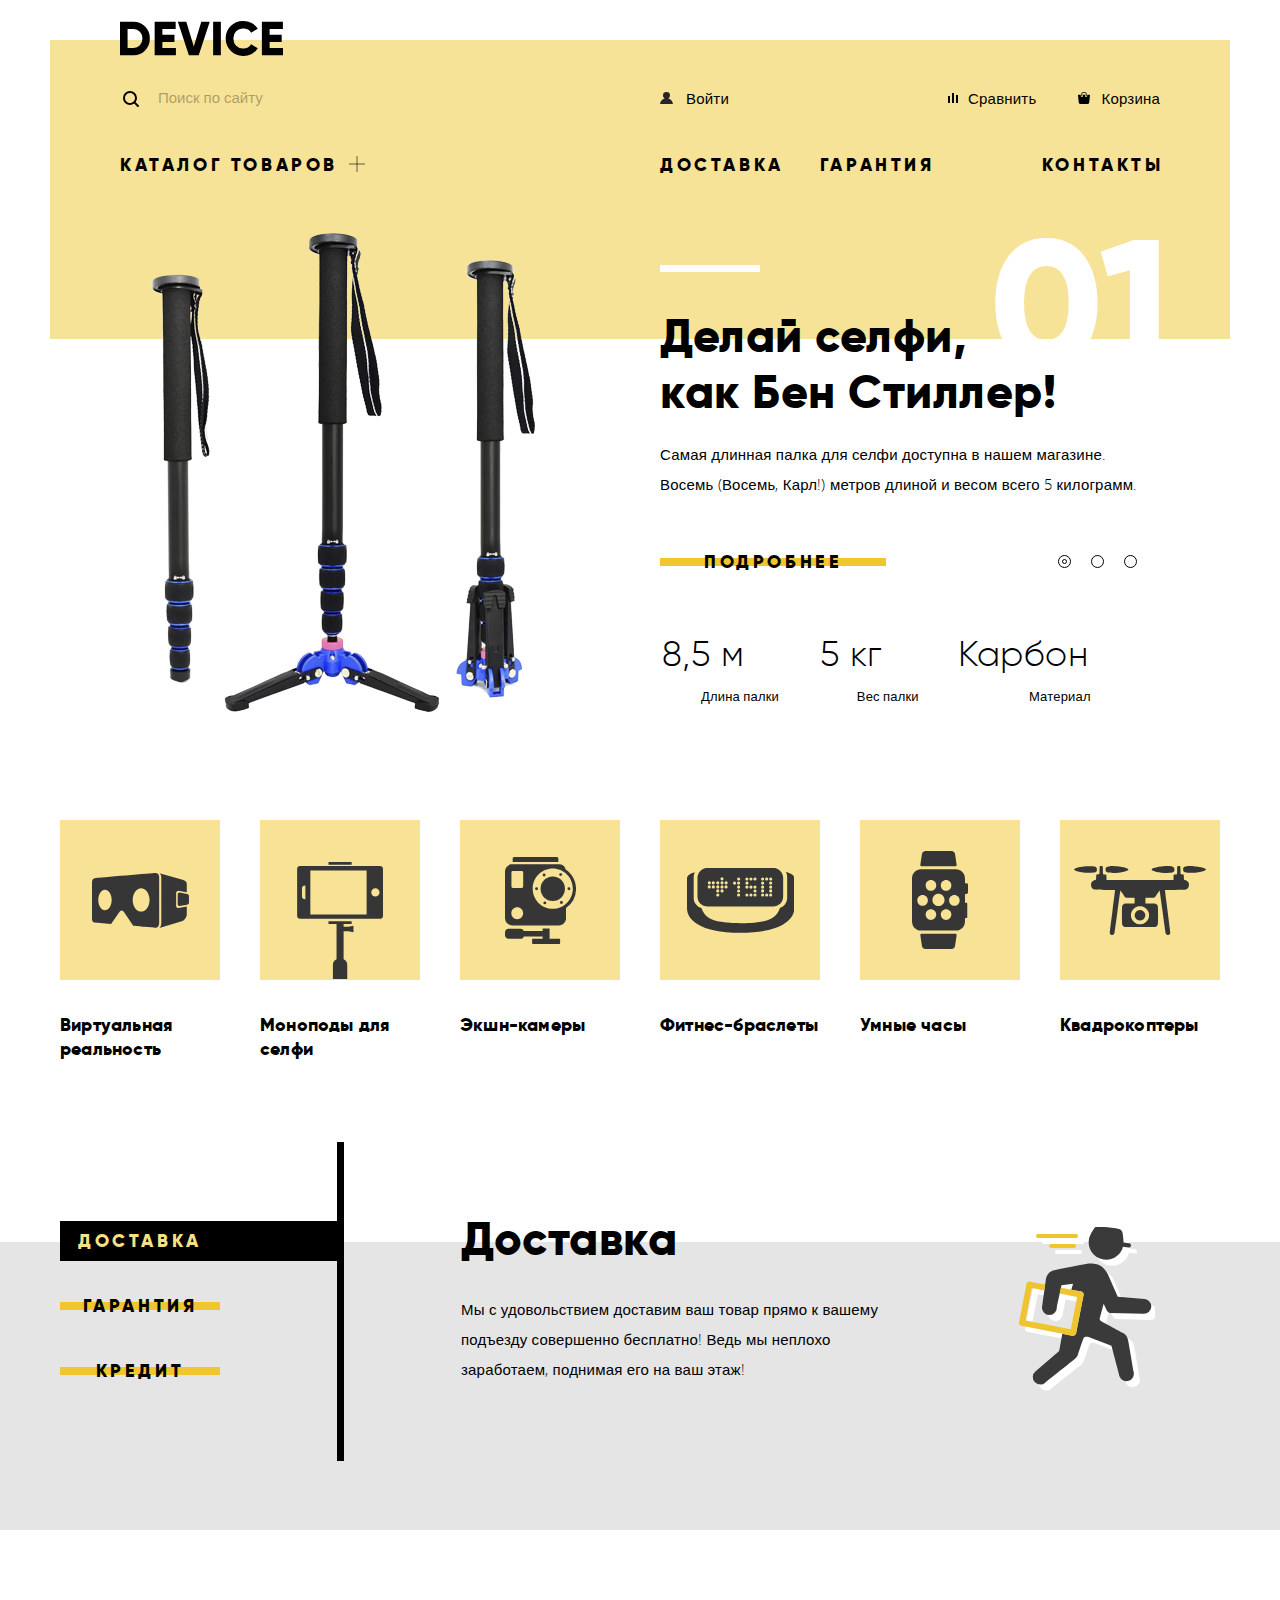
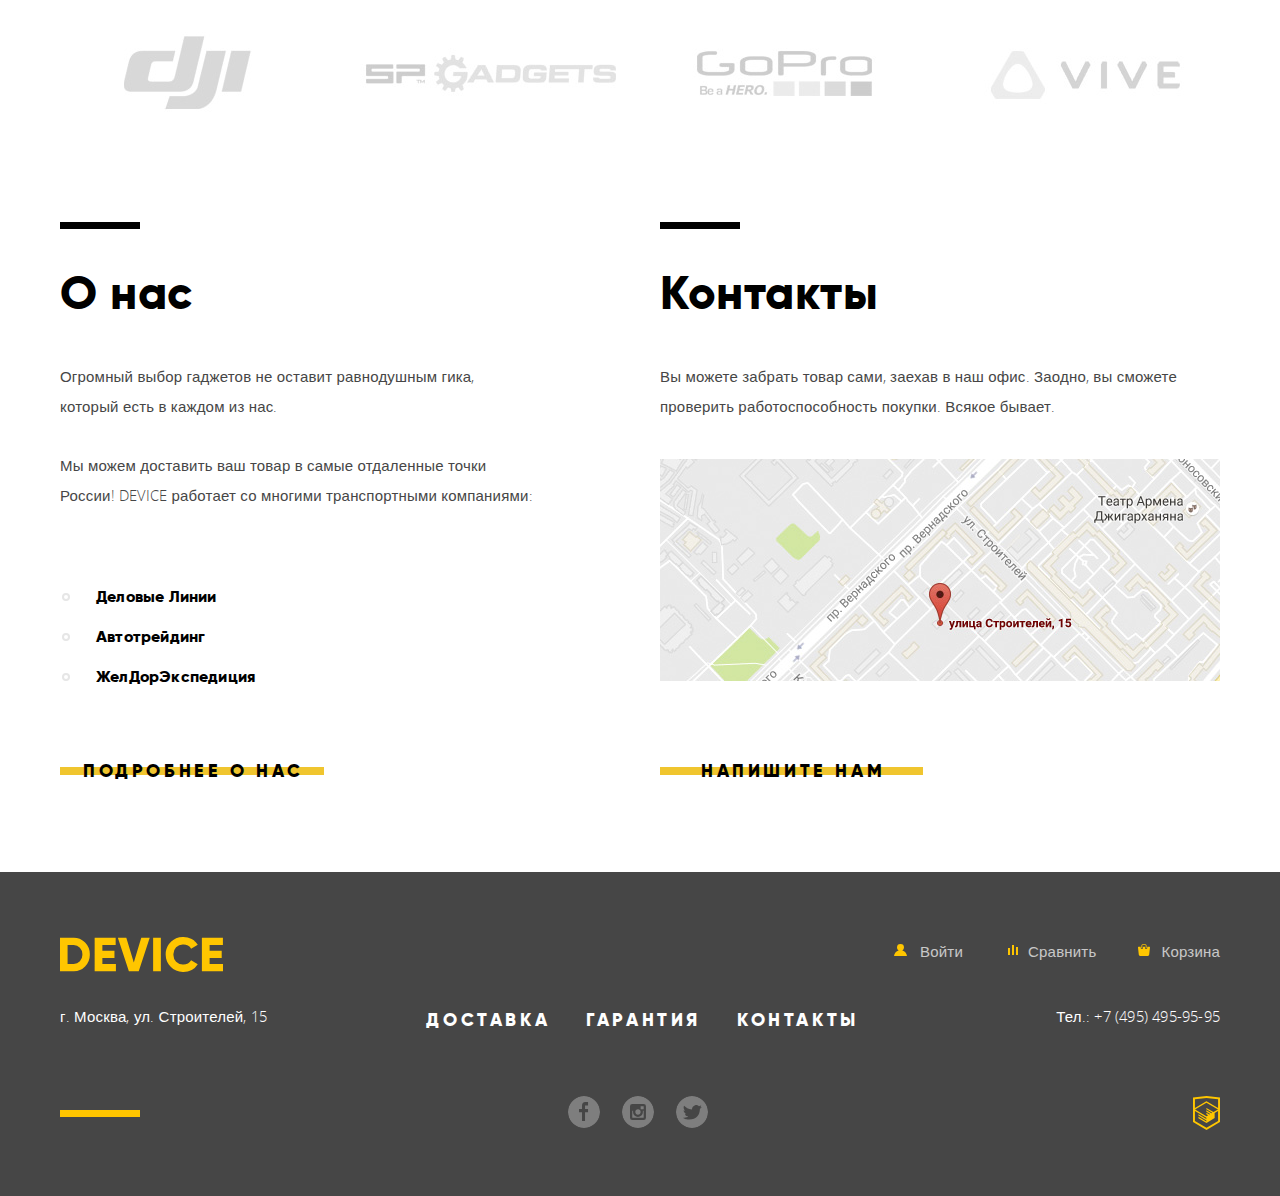
==== commit 50b90659: "catalog" ====
--- a/index.html
+++ b/index.html
@@ -27,7 +27,7 @@
             <nav class="main-nav">
                 <ul class="column">
                     <li class="menu-toggle">
-                        <a href="#" class="text-desc-upper">Каталог товаров</a>
+                        <a href="catalog.html" class="text-desc-upper">Каталог товаров</a>
                         <ul class="expanded-menu">
                             <li>
                                 <ul>
--- a/css/style.css
+++ b/css/style.css
@@ -155,6 +155,31 @@
     background-repeat: no-repeat;
 }
 
+.new {
+    position: relative;
+}
+
+.new::before {
+    content: "NEW";
+
+    position: absolute;
+    top: 20px;
+    right: 20px;
+
+    width: 60px;
+    height: 60px;
+
+    font-family: "Gilroy ExtraBold", Arial, sans-serif;
+    line-height: 60px;
+    text-align: center;
+    color: black;
+
+    border: 2px solid black;
+    border-radius: 50%;
+
+    opacity: 0.1;
+}
+
 .column {
     width: 50%;
 }
@@ -278,8 +303,21 @@
     padding-left: 26px;
 }
 
-.profile-actions a:first-child {
+.profile-actions .out {
+    opacity: 0.3;
     margin-right: auto;
+    margin-left: 0px;
+    padding-left: 0px;
+}
+
+.profile-actions .enter {
+    margin-right: auto;
+    margin-left: 0;
+}
+
+.catalog-page .enter {
+    margin-right: 20px;
+    white-space: nowrap;
     margin-left: 0;
 }
 
@@ -856,7 +894,7 @@
 }
 
 .socials a:focus {
-    box-shadow: 0 0 4px 0 #ffc600;
+    box-shadow: 0 0 3px 1px #ffc600;
 }
 
 .socials a:active {
@@ -892,15 +930,427 @@
 }
 
 
+.catalog-main a {
+    text-decoration: none;
+}
+
+.catalog-main .title {
+    margin: 35px 60px 15px;
+}
+
+.catalog-main .title:before {
+    display: none;
+}
+
+.breadcrumbs {
+    display: flex;
+    margin: 0 61px 43px;
+    padding: 0;
+
+    list-style: none;
+}
+
+.breadcrumbs li {
+    margin-right: 37px;
+}
+
+.breadcrumbs li:not(:first-child)::before {
+    top: 1px;
+    left: -23px;
+    width: 5px;
+    height: 5px;
+    border-radius: 100% 0 0 0;
+    background-color: transparent;
+    box-shadow: 1px 1px 0 1px #000000;
+    transform: rotate(-45deg) scale(0.73);
+}
+
+.breadcrumbs a {
+    font-size: 14px;
+    line-height: 24px;
+    color: #000000;
+    letter-spacing: 0.14px;
+    opacity: 0.3;
+}
+
+.filter-catal-wrapper {
+    display: flex;
+}
+
+.filter-catal-wrapper .text-desc-upper {
+    font-size: 16px;
+    line-height: 71px;
+}
+
+.filter-wrapper {
+    display: flex;
+    justify-content: flex-end;
+    flex-grow: 1;
+
+    background-color: #ECECEC;
+    background-image: linear-gradient(#DADADA 71px, #ECECEC 71px);
+}
+
+.filter {
+    width: 330px;
+    padding: 0px 61px;
+}
+
+.filter h2 {
+    margin: 0;
+    margin-bottom: 68px;
+}
+
+.filter h3 {
+    margin: 0;
+    margin-bottom: 16px;
+
+    line-height: 45px;
+
+    border-top: 2px solid black;
+}
+
+.filter .range-wrapper {
+    margin: 16px 0;
+    padding: 8px 0 14px;
+}
+
+.filter .range-line {
+    position: relative;
+    width: 200px;
+    height: 2px;
+    margin-bottom: 7px;
+    background-image: linear-gradient(to right, #91c92f 110px, #D8DDDF 110px);
+}
+
+.range-line::before,
+.range-line::after {
+    content: "";
+    position: absolute;
+    top: 50%;
+    left: -3%;
+    transform: translateY(-50%);
+    display: block;
+    width: 20px;
+    height: 20px;
+
+    background-color: #ACADAD;
+    border: 8px solid #ffffff;
+    border-radius: 50%;
+}
+
+.range-line::after {
+    left: 54%
+}
+
+.range-output input {
+    width: 68px;
+    background-color: transparent;
+    border: none;
+}
+
+.range-output input,
+.range-output span {
+    font-size: 14px;
+    line-height: 24px;
+    opacity: 0.2;
+}
+
+.filter .checkbox-wrapper {
+    margin-bottom: 21px;
+    border-bottom: 1px solid #E6E6E6;
+}
+
+.color-checkbox{
+    position: relative;
+
+    display: block;
+    margin-bottom: 19px;
+    padding-left: 39px;
+
+    line-height: 21px;
+}
+
+.color-checkbox input[type="checkbox"] + .checkbox-indicator {
+    position: absolute;
+    top: -2px;
+    left: 0;
+
+    width: 23px;
+    height: 23px;
+
+    border: 2px solid #000000;
+    border-radius: 3px;
+}
+
+.color-checkbox input[type="checkbox"]:focus + .checkbox-indicator {
+    outline: none;
+    box-shadow: 0 0 3px 1px #ffc600;
+}
+
+.color-checkbox input[type="checkbox"]:checked + .checkbox-indicator::after {
+  content: "";
+
+  position: absolute;
+  top: 8px;
+  left: 1px;
+
+  width: 11px;
+  height: 4px;
+  transform: rotate(45deg);
+
+  background-color: #000000;
+  border-radius: 1px;
+}
+
+.color-checkbox input[type="checkbox"]:checked + .checkbox-indicator::before {
+        content: "";
+
+        position: absolute;
+        top: 5px;
+        left: 5px;
+
+        width: 20px;
+        height: 4px;
+        transform: rotate(-45deg);
+
+        background-color: #000000;
+        border-radius: 1px;
+        outline: 2px solid #ECECEC;
+  }
+
+  .filter .radio-wrapper {
+      margin-bottom: 41px;
+  }
+
+  .bluetooth-radio{
+    position: relative;
+
+    display: block;
+    margin-bottom: 20px;
+    padding-left: 39px;
+
+    line-height: 21px;
+}
+
+.bluetooth-radio input[type="radio"] + .radio-indicator {
+    position: absolute;
+    top: -2px;
+    left: 0;
+
+    width: 25px;
+    height: 25px;
+
+    border: 4px solid #000000;
+    border-radius: 50%;
+}
+
+.bluetooth-radio input[type="radio"]:checked + .radio-indicator::before {
+    content: "";
+
+    position: absolute;
+    top: 4px;
+    left: 4px;
+
+    width: 9px;
+    height: 9px;
+
+    background-color: #000000;
+    border-radius: 50%;
+}
+
+.bluetooth-radio input[type="radio"]:focus + .radio-indicator {
+    box-shadow: 0 0 4px 2px #ffc600;
+  }
+
+  .filter .btn {
+    padding: 0 40px;
+  }
+
+.catal-wrapper {
+      display: flex;
+      justify-content: flex-start;
+      flex-grow: 1;
+
+      background-image: linear-gradient(#ECECEC 71px, #ffffff 71px)
+  }
+
+.catalog {
+      width: 833px;
+      padding-left: 73px;
+  }
+
+.sorting {
+    display: flex;
+
+    margin-bottom: 69px;
+}
+
+.sorting-selection {
+    margin-left: 25px;
+}
+
+.sorting a {
+    margin-left: 26px;
+
+    font-size: 14px;
+    line-height: 71px;
+    color: #000000;
+    opacity: 0.3;
+}
+
+.sorting a:hover,
+.sorting a:focus {
+    opacity: 0.6;
+}
+
+.sorting a:active,
+.sorting a.active {
+    opacity: 1;
+}
+
+.sorting-direction {
+    display: inline;
+    margin-left: auto;
+    padding-top: 21px;
+
+    white-space: nowrap;
+}
+
+.sorting-direction .direction {
+    position: relative;
+    width: 12px;
+    margin-left: 14px;
+    display: inline-block;
+    height: 11px;
+}
+
+.sorting-direction .direction::before{
+    content: "";
+    position: absolute;
+
+    border: 5.5px solid #ffffff;
+    border-top-color: #000000;
+    border-top-width: 10px;
+    border-bottom-width: 0px;
+    border-right-color: transparent;
+    border-left-color: transparent;
+}
+
+.sorting-direction .direction-top::before {
+
+    transform: rotate(180deg);
+}
+
+.item-list {
+    display: flex;
+    justify-content: space-between;
+    flex-wrap: wrap;
+
+    margin: 0;
+    margin-bottom: 10px;
+    padding: 0;
+
+    list-style: none;
+}
+
+.item {
+    position: relative;
+    width: 360px;
+    min-height: 420px;
+    margin-bottom: 45px;
+}
+
+.item-desc {
+    display: flex;
+    justify-content: space-between;
+
+    padding-top: 23px;
+}
+
+.item-desc span {
+    margin-top: -3px;
+
+    font-size: 16px;
+    color: #464646;
+    white-space: nowrap;
+}
+
+.item-desc h3 {
+    margin: 0;
+}
+
+.item .actions {
+    display: none;
+    position: absolute;
+    top: 0;
+    left: 0;
+    z-index: 10;
+
+    width: 100%;
+    padding: 40px 0;
+
+    text-align: center;
+    background-color: white;
+}
+
+.item:hover .actions,
+.item:focus .actions {
+    display: block;
+}
+
+.pagination {
+    display: flex;
+    margin: 0;
+    padding: 0 30px;
+
+    color: #000000;
+
+    background-color: #ebebeb;
+
+    list-style: none;
+}
+
+.pagination li {
+    margin: 0;
+    margin-right: 11px;
+    margin-left: 17px;
+    padding: 0;
+}
+
+li.prev-page {
+    margin: 0;
+    margin-right: auto;
+}
+
+li.next-page {
+    margin: 0;
+    margin-left: auto;
+}
+
+.pagination a {
+    color: #000000;
+    opacity: 0.3;
+}
+
+.pagination .active {
+    opacity: 1;
+}
+
+.catalog-page .main-footer {
+    margin-top: 76px;
+}
+
+
 .modal {
-    /* display: none; */
+    display: none;
     position: fixed;
     top: 50%;
     left: 50%;
     z-index: 10;
     transform: translateX(-50%) translateY(-50%);
     width: 960px;
-    padding: 98px 100px;
+    padding: 92px 100px;
 
     background-color: #ffffff;
     box-shadow: 0px 10px 20px 0 #04060633;
@@ -952,6 +1402,11 @@
 
 .form-communication label {
     display: block;
+    margin-bottom: 7px;
+}
+
+.form-communication .input-wrapper {
+    margin-bottom: 33px;
 }
 
 .input-wrapper input {
@@ -975,6 +1430,7 @@
     width: 760px;
     height: 156px;
     padding: 18px 20px;
+    margin-bottom: 41px;
 
     background-color: #F2F2F2;
 
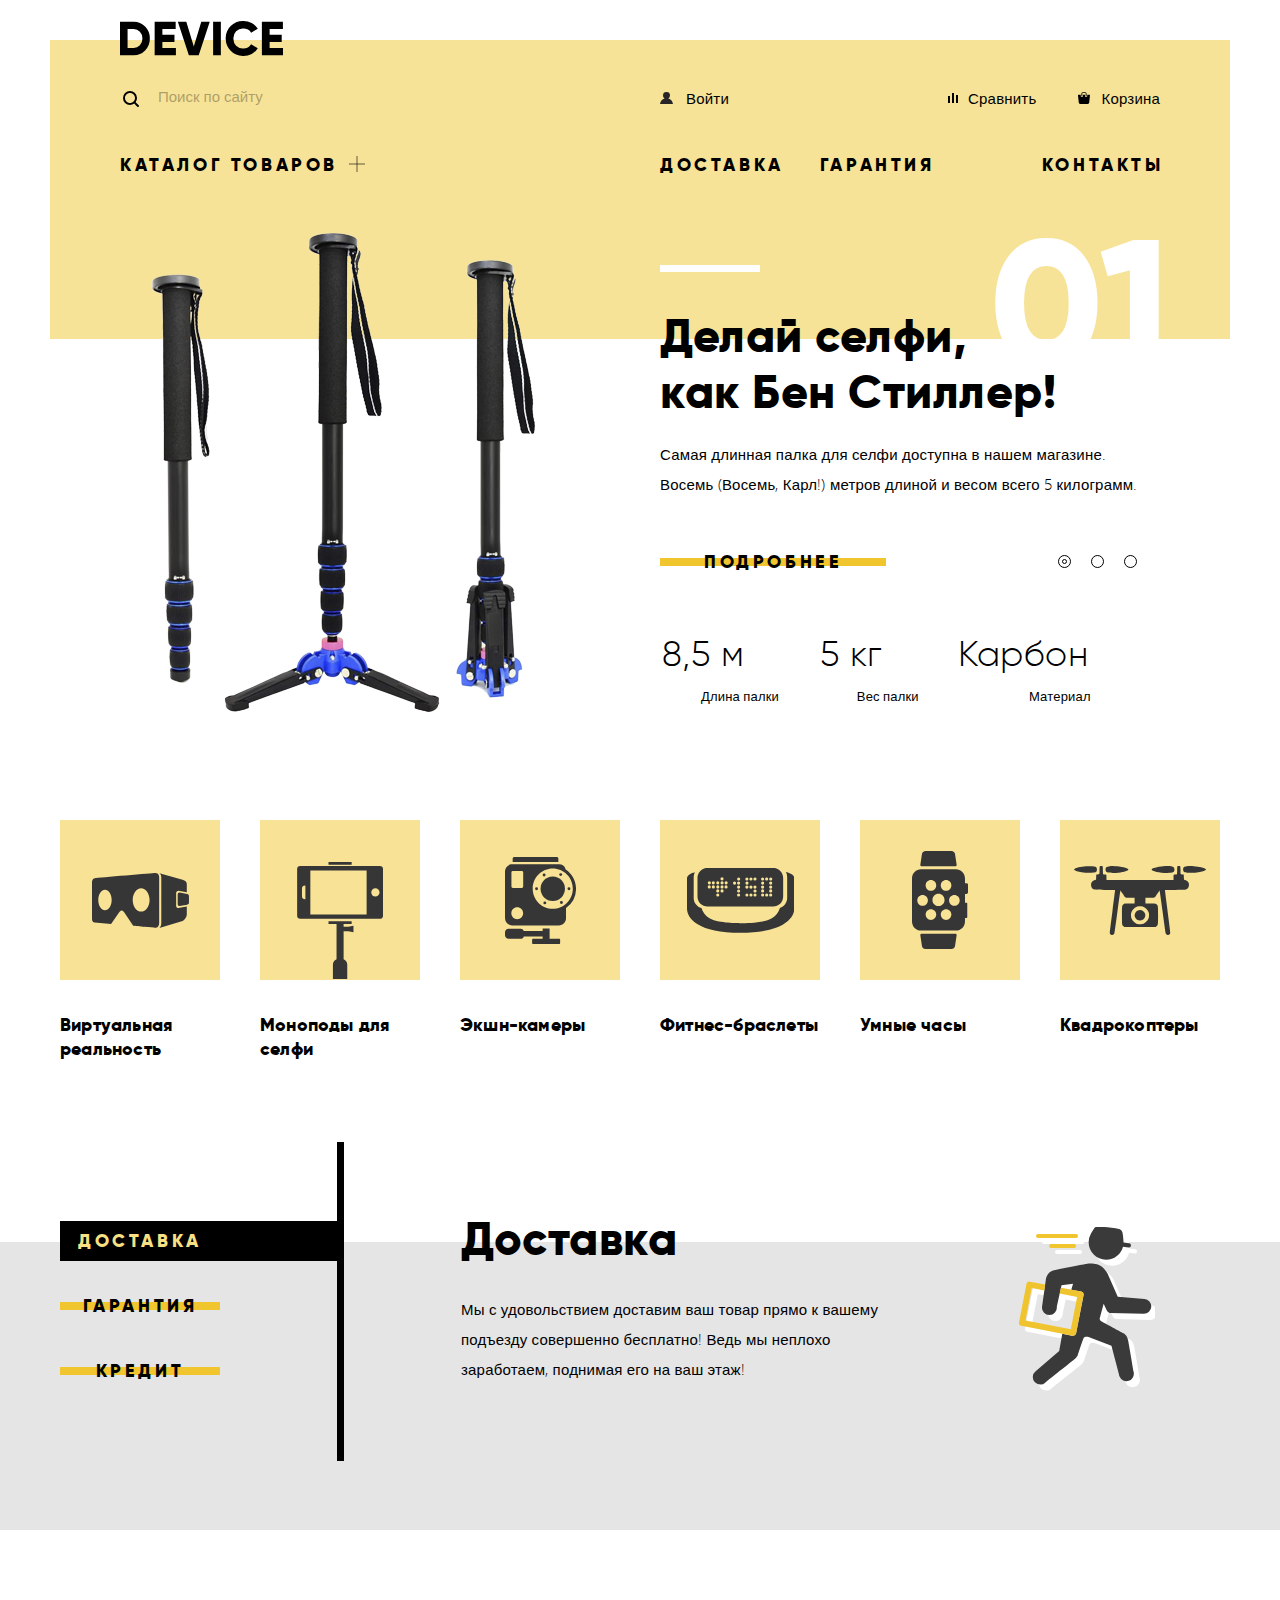
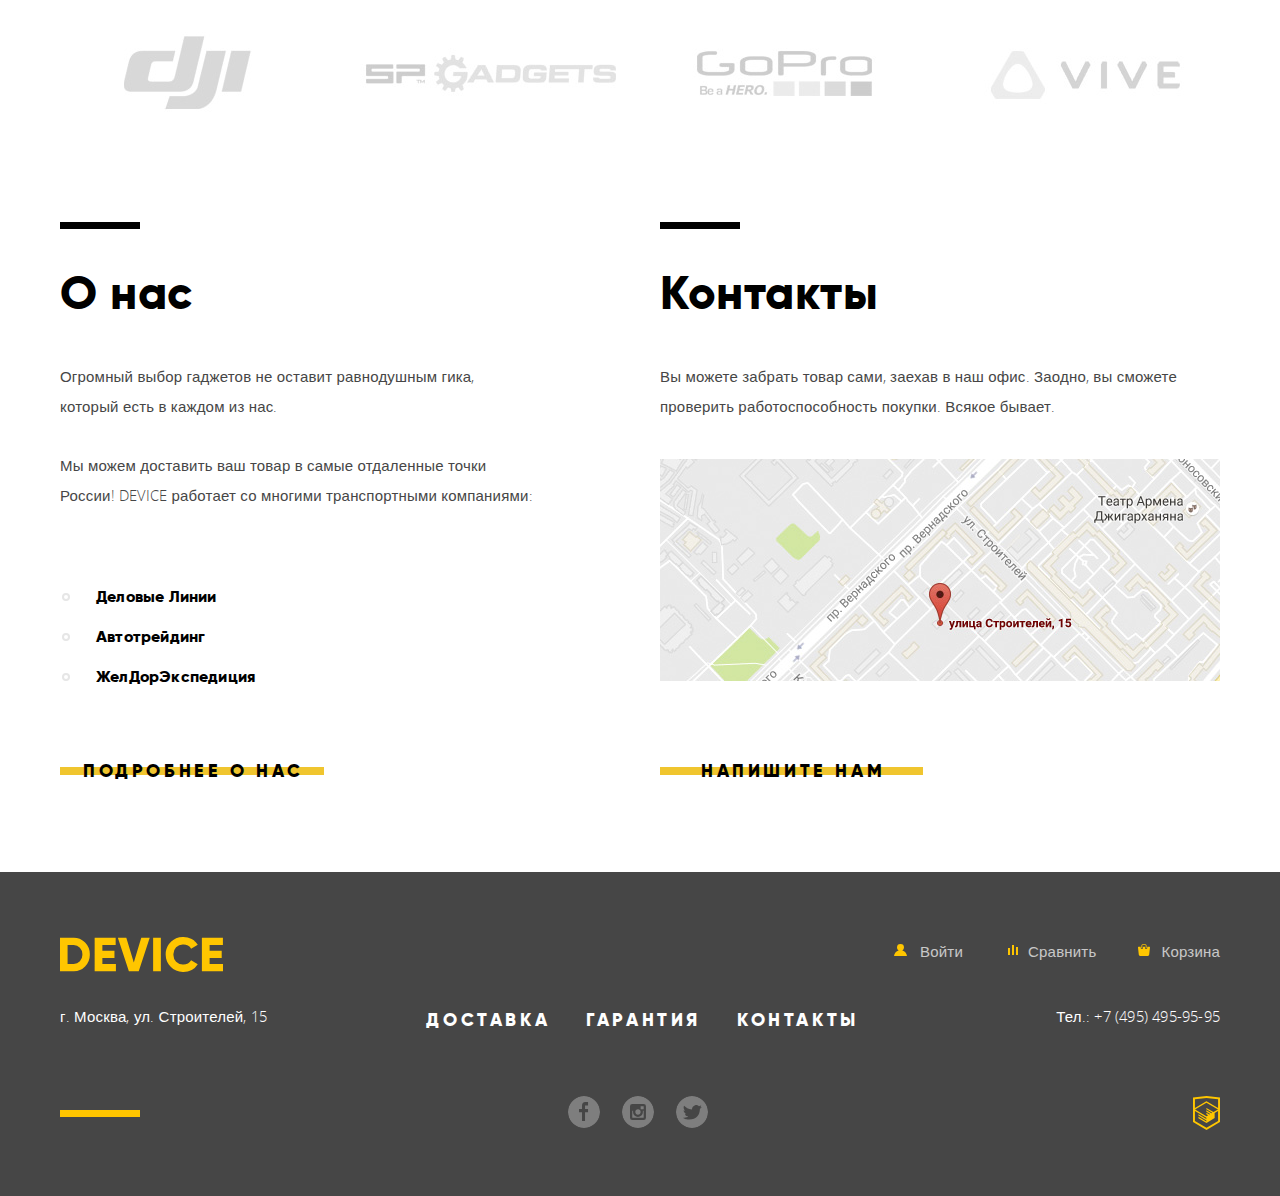
==== commit a6318cb5: "prefixes, fixes" ====
--- a/index.html
+++ b/index.html
@@ -13,15 +13,15 @@
             </a>
             <div class="header-actions">
                 <div class="column">
-                    <form action="" class="search">
+                    <form action="https://htmlacademy.ru/echo" class="search">
                         <input type="search" placeholder="Поиск по сайту">
                         <button type="submit">Найти</button>
                     </form>
                 </div>
                 <div class="column profile-actions">
-                    <a href="" class="enter icon">Войти</a>
-                    <a href="" class="compare icon">Сравнить</a>
-                    <a href="" class="cart icon">Корзина</a>
+                    <a href="profile.html" class="enter icon">Войти</a>
+                    <a href="compare.html" class="compare icon">Сравнить</a>
+                    <a href="cart.html" class="cart icon">Корзина</a>
                 </div>
             </div>
             <nav class="main-nav">
@@ -31,29 +31,29 @@
                         <ul class="expanded-menu">
                             <li>
                                 <ul>
-                                    <li><a href="">Виртуальная реальность</a></li>
-                                    <li><a href="">Моноподы для селфи</a></li>
-                                    <li><a href="">Экшн-камеры</a></li>
+                                    <li><a href="#">Виртуальная реальность</a></li>
+                                    <li><a href="#">Моноподы для селфи</a></li>
+                                    <li><a href="#">Экшн-камеры</a></li>
                                 </ul>
                             </li>
                             <li>
                                 <ul>
-                                    <li><a href="">Фитнес-браслеты</a></li>
-                                    <li><a href="">Умные часы</a></li>
+                                    <li><a href="#">Фитнес-браслеты</a></li>
+                                    <li><a href="#">Умные часы</a></li>
                                 </ul>
                             </li>
                             <li>
                                 <ul>
-                                    <li><a href="">Квадрокоптеры</a></li>
+                                    <li><a href="#">Квадрокоптеры</a></li>
                                 </ul>
                             </li>
                         </ul>
                     </li>
                 </ul>
                 <ul class="site-nav column">
-                    <li><a href="" class="text-desc-upper">Доставка</a></li>
-                    <li><a href="" class="text-desc-upper">Гарантия</a></li>
-                    <li><a href="" class="text-desc-upper">Контакты</a></li>
+                    <li><a href="#" class="text-desc-upper">Доставка</a></li>
+                    <li><a href="#" class="text-desc-upper">Гарантия</a></li>
+                    <li><a href="#contacts" class="text-desc-upper">Контакты</a></li>
                 </ul>
             </nav>
         </header>
@@ -76,7 +76,7 @@
                                     Самая длинная палка для селфи доступна в нашем магазине.<br>
                                     Восемь (Восемь, Карл!) метров длиной и весом всего 5 килограмм.
                                 </p>
-                                <a href="" class="btn">Подробнее</a>
+                                <a href="catalog.html" class="btn">Подробнее</a>
                                 <table>
                                     <tr>
                                         <td>8,5 м</td>
@@ -108,7 +108,7 @@
                                     Мотивирующие фитнес-браслеты помогут найти в себе силы
                                     не пропускать занятия и соблюдать диету.
                                 </p>
-                                <a href="" class="btn">Подробнее</a>
+                                <a href="#" class="btn">Подробнее</a>
                                 <table>
                                     <tr>
                                         <td>48 часов</td>
@@ -136,7 +136,7 @@
                                     Этот обычный, на первый взгляд, квадрокоптер оснащен
                                     мощным лазером, замаскированным под стандартную камеру.
                                 </p>
-                                <a href="" class="btn">Подробнее</a>
+                                <a href="#" class="btn">Подробнее</a>
                                 <table>
                                     <tr>
                                         <td>800 м</td>
@@ -156,7 +156,7 @@
                 <h2 class="visually-hidden">Категории товаров</h2>
                 <ul class="categories">
                     <li>
-                        <a href="">
+                        <a href="#">
                             <div class="category">
                                 <img src="img/categories/popular-1.svg" alt="Виртуальная реальность">
                             </div>
@@ -164,7 +164,7 @@
                         </a>
                     </li>
                     <li>
-                        <a href="">
+                        <a href="#">
                             <div class="category">
                                 <img src="img/categories/popular-2.svg" alt="Моноподы для селфи">
                             </div>
@@ -172,7 +172,7 @@
                         </a>
                     </li>
                     <li>
-                        <a href="">
+                        <a href="#">
                             <div class="category">
                                 <img src="img/categories/popular-3.svg" alt="Экшн-камеры">
                             </div>
@@ -180,7 +180,7 @@
                         </a>
                     </li>
                     <li>
-                        <a href="">
+                        <a href="#">
                             <div class="category">
                                 <img src="img/categories/popular-4.svg" alt="Фитнес-браслеты">
                             </div>
@@ -188,7 +188,7 @@
                         </a>
                     </li>
                     <li>
-                        <a href="">
+                        <a href="#">
                             <div class="category">
                                 <img src="img/categories/popular-5.svg" alt="Умные часы">
                             </div>
@@ -196,7 +196,7 @@
                         </a>
                     </li>
                     <li>
-                        <a href="">
+                        <a href="#">
                             <div class="category">
                                 <img src="img/categories/popular-6.svg" alt="Квадрокоптеры">
                             </div>
@@ -256,13 +256,13 @@
                         </a>
                     </li>
                     <li class="brands-item">
-                        <a href="">
+                        <a href="#">
                             <img src="img/brands/logo-3-jpg.jpg" width="260" height="100" alt="GoPro" class="brand-grey">
                             <img src="img/brands/logo-3-color-jpg.jpg" width="260" height="100" alt="GoPro" class="brand-color">
                         </a>
                     </li>
                     <li class="brands-item">
-                        <a href="">
+                        <a href="#">
                             <img src="img/brands/logo-4-jpg.jpg" width="260" height="100" alt="VIVE" class="brand-grey">
                             <img src="img/brands/logo-4-color-jpg.jpg" width="260" height="100" alt="VIVE" class="brand-color">
                         </a>
@@ -279,13 +279,13 @@
                         <li class="icon">Автотрейдинг</li>
                         <li class="icon">ЖелДорЭкспедиция</li>
                     </ul>
-                    <a href="" class="btn">Подробнее о нас</a>
+                    <a href="#" class="btn">Подробнее о нас</a>
                 </section>
-                <section class="contacts column-right">
+                <section id="contacts" class="contacts column-right">
                     <h2 class="title">Контакты</h2>
                     <p>Вы можете забрать товар сами, заехав в наш офис. Заодно, вы сможете проверить работоспособность покупки. Всякое бывает.</p>
-                    <img class="map" src="img/map-jpg.jpg" width="560" height="222" alt="карта">
-                    <a href="" class="btn">Напишите нам</a>
+                    <img id="map-link" class="map" src="img/map-jpg.jpg" width="560" height="222" alt="карта">
+                    <a id="contact-us-button" href="contact-us.html" class="btn">Напишите нам</a>
                 </section>
             </div>
         </main>
@@ -295,43 +295,43 @@
                     <img src="img/device-yellow.svg" width="163" height="35" alt="DEVICE">
                 </a>
                 <div class="profile-actions footer-actions">
-                    <a href="" class="enter icon"><span>Войти</span></a>
-                    <a href="" class="compare icon"><span>Сравнить</span></a>
-                    <a href="" class="cart icon"><span>Корзина</span></a>
+                    <a href="profile.html" class="enter icon"><span>Войти</span></a>
+                    <a href="compare.html" class="compare icon"><span>Сравнить</span></a>
+                    <a href="cart.html" class="cart icon"><span>Корзина</span></a>
                 </div>
             </div>
             <div class="footer-middle container">
                 <address>г. Москва, ул. Строителей, 15</address>
                 <ul class="site-nav">
-                    <li><a href="" class="text-desc-upper">Доставка</a></li>
-                    <li><a href="" class="text-desc-upper">Гарантия</a></li>
-                    <li><a href="" class="text-desc-upper">Контакты</a></li>
+                    <li><a href="#" class="text-desc-upper">Доставка</a></li>
+                    <li><a href="#" class="text-desc-upper">Гарантия</a></li>
+                    <li><a href="#contacts" class="text-desc-upper">Контакты</a></li>
                 </ul>
                 <a class="phone" href="tel:+74954959595">Тел.: +7 (495) 495-95-95</a>
             </div>
             <div class="footer-bottom icon container">
                 <ul class="socials">
-                    <li><a href="" class="fb" target="_blank">facebook</a></li>
-                    <li><a href="" class="insta" target="_blank">insta</a></li>
-                    <li><a href="" class="twitter" target="_blank">twitter</a></li>
+                    <li><a href="#" class="fb" target="_blank">facebook</a></li>
+                    <li><a href="#" class="insta" target="_blank">insta</a></li>
+                    <li><a href="#" class="twitter" target="_blank">twitter</a></li>
                 </ul>
                 <a href="https://htmlacademy.ru/" target="_blank" class="development"></a>
             </div>
         </footer>
 
-        <section class="modal modal-communication">
+        <section id="contact-us-modal" class="modal modal-communication">
             <h2 class="visually-hidden">Обратная связь</h2>
-            <form class="form-communication">
+            <form action="https://htmlacademy.ru/echo" class="form-communication">
                 <div class="input-wrapper">
                     <label for="name" class="text-desc">Ваше имя:</label>
-                    <input type="text" name="name" id="name" placeholder="Имя Фамилия">
+                    <input type="text" id="name" name="name" required placeholder="Имя Фамилия">
                 </div>
                 <div class="input-wrapper">
                     <label for="email" class="text-desc">Ваш e-mail:</label>
-                    <input type="text" name="email" id="email" placeholder="email@example.com">
+                    <input type="email" id="email" name="email" required placeholder="email@example.com">
                 </div>
                 <label for="letter" class="text-desc">Текст письма:</label>
-                <textarea id="letter" placeholder="В свободной форме"></textarea>
+                <textarea id="letter" name="letter" required placeholder="В свободной форме"></textarea>
                 <button class="btn" type="submit">Отправить</button>
             </form>
             <button class="modal-close" type="button">
@@ -339,11 +339,13 @@
             </button>
         </section>
 
-        <section class="modal modal-map">
+        <section id="map-modal" class="modal modal-map">
             <h2 class="visually-hidden">Как до нас добраться</h2>
+            <iframe src="https://www.google.com/maps/embed?pb=!1m18!1m12!1m3!1d1998.6037999040354!2d30.322010416394033!3d59.938716271971415!2m3!1f0!2f0!3f0!3m2!1i1024!2i768!4f13.1!3m3!1m2!1s0x4696310fca5ba729%3A0xea9c53d4493c879f!2sBolshaya+Konyushennaya+ul.%2C+19%2C+Sankt-Peterburg%2C+Russia%2C+191186!5e0!3m2!1sen!2s!4v1441888483426" allowfullscreen></iframe>
             <button class="modal-close" type="button">
                 Закрыть
             </button>
         </section>
+        <script src="js/scripts.js"></script>
     </body>
 </html>
--- a/css/style.css
+++ b/css/style.css
@@ -26,11 +26,13 @@
 }
 
 html {
-    box-sizing: border-box;
+    -webkit-box-sizing: border-box;
+            box-sizing: border-box;
 }
 
 *, *::before, *::after {
-    box-sizing: inherit;
+    -webkit-box-sizing: inherit;
+            box-sizing: inherit;
 }
 
 body {
@@ -65,7 +67,9 @@
 
   white-space: nowrap;
 
-  clip-path: inset(100%);
+  -webkit-clip-path: inset(100%);
+
+          clip-path: inset(100%);
   clip: rect(0 0 0 0);
   overflow: hidden;
 }
@@ -99,10 +103,13 @@
 .btn {
     display: inline-block;
     padding: 0 44px;
+    vertical-align: middle;
 
     text-align: center;
     line-height: 40px;
     background-color: transparent;
+    background-image: -webkit-linear-gradient(transparent 16px, #f0c52e 16px, #f0c52e 24px, transparent 24px);
+    background-image: -o-linear-gradient(transparent 16px, #f0c52e 16px, #f0c52e 24px, transparent 24px);
     background-image: linear-gradient(transparent 16px, #f0c52e 16px, #f0c52e 24px, transparent 24px);
 
     border: none;
@@ -147,10 +154,13 @@
     position: absolute;
     top: 0;
     bottom: 0;
+
     display: inline-block;
     width: 13px;
     height: 13px;
     margin: auto 0;
+    vertical-align: top;
+
     background-position: center;
     background-repeat: no-repeat;
 }
@@ -193,6 +203,8 @@
     position: relative;
     min-height: 186px;
     padding: 21px 70px 48px 70px;
+    background-image: -webkit-linear-gradient(#ffffff 40px, #F7E397 40px);
+    background-image: -o-linear-gradient(#ffffff 40px, #F7E397 40px);
     background-image: linear-gradient(#ffffff 40px, #F7E397 40px);
 }
 
@@ -211,35 +223,43 @@
     opacity: 0.6;
 }
 
-.main-header a[href]:focus {
+.main-header a[href]:focus:not(:active) {
     opacity: 0.6;
     outline: none;
     text-decoration: underline;
 }
 
-.main-header a:active {
+.main-header a[href]:active {
     opacity: 0.3;
 }
 
 .main-header .logo {
     display: inline-block;
+    vertical-align: top;
     margin-bottom: 6px;
 }
 
 .header-actions {
+    display: -webkit-box;
+    display: -ms-flexbox;
     display: flex;
 }
 
 .search {
     position: relative;
+    display: -webkit-box;
+    display: -ms-flexbox;
     display: flex;
     margin-right: 140px;
 }
 
 .search input {
-    flex-grow: 1;
+    -webkit-box-flex: 1;
+        -ms-flex-positive: 1;
+            flex-grow: 1;
     padding-left: 38px;
 
+    height: 49px;
     line-height: 49px;
 
     background-color: transparent;
@@ -253,9 +273,42 @@
     outline: none;
 }
 
+.search input::-webkit-input-placeholder {
+    color: #000000;
+    opacity: 0.3;
+}
+
+.search input:-ms-input-placeholder {
+    color: #000000;
+    opacity: 0.3;
+}
+
+.search input::-ms-input-placeholder {
+    color: #000000;
+    opacity: 0.3;
+}
+
 .search input::placeholder {
     color: #000000;
     opacity: 0.3;
+}
+
+.search input:hover::-webkit-input-placeholder,
+.search input:focus::-webkit-input-placeholder {
+    color: #000000;
+    opacity: 0.6;
+}
+
+.search input:hover:-ms-input-placeholder,
+.search input:focus:-ms-input-placeholder {
+    color: #000000;
+    opacity: 0.6;
+}
+
+.search input:hover::-ms-input-placeholder,
+.search input:focus::-ms-input-placeholder {
+    color: #000000;
+    opacity: 0.6;
 }
 
 .search input:hover::placeholder,
@@ -284,15 +337,41 @@
     color: rgba(255, 255, 255, 0.3);
 }
 
-.search:focus-within button {
+/* .search:focus-within button {
     display: inline-block;
+    vertical-align: top;
 }
 
 .search:focus-within input {
     border-bottom: 2px solid #000000;
+} */
+
+.search input:focus + button,
+.search button:hover,
+.search button:focus {
+    display: inline-block;
+    vertical-align: top;
+}
+
+/* .search input:focus {
+    border-bottom: 2px solid #000000;
+} */
+
+.search input:focus + button::before,
+.search button:hover::before,
+.search button:focus::before {
+    content: "";
+    position: absolute;
+    right: 0;
+    bottom: 0;
+    width: 100%;
+    
+    border: 1px solid black;
 }
 
 .profile-actions {
+    display: -webkit-box;
+    display: -ms-flexbox;
     display: flex;
     padding: 12px 0 12px 20px;
 }
@@ -340,6 +419,8 @@
 }
 
 .main-header .main-nav {
+    display: -webkit-box;
+    display: -ms-flexbox;
     display: flex;
     padding-top: 27px;
 
@@ -360,10 +441,18 @@
 
 .menu-toggle {
     display: inline-block;
-}
-
-.menu-toggle:hover .expanded-menu,
+    vertical-align: top;
+}
+
+.menu-toggle:hover .expanded-menu {
+    display: -webkit-box;
+    display: -ms-flexbox;
+    display: flex;
+}
+
 .menu-toggle:focus-within .expanded-menu {
+    display: -webkit-box;
+    display: -ms-flexbox;
     display: flex;
 }
 
@@ -385,7 +474,9 @@
 }
 
 .menu-toggle > a::after {
-    transform: rotate(90deg);
+    -webkit-transform: rotate(90deg);
+        -ms-transform: rotate(90deg);
+            transform: rotate(90deg);
 }
 
 .expanded-menu > li {
@@ -397,6 +488,8 @@
 }
 
 .main-header .site-nav {
+    display: -webkit-box;
+    display: -ms-flexbox;
     display: flex;
     padding-left: 20px;
 }
@@ -415,6 +508,10 @@
     position: relative;
     margin-bottom: 83px;
 
+    background-image: -webkit-linear-gradient(#F7E397 113px, #ffffff 113px);
+
+    background-image: -o-linear-gradient(#F7E397 113px, #ffffff 113px);
+
     background-image: linear-gradient(#F7E397 113px, #ffffff 113px);
 }
 
@@ -426,6 +523,8 @@
 }
 
 .img-container {
+    display: -webkit-box;
+    display: -ms-flexbox;
     display: flex;
     padding-right: 15px;
     padding-bottom: 20px;
@@ -440,6 +539,8 @@
 }
 
 input[name="main-slider"]:checked ~ .slide {
+    display: -webkit-box;
+    display: -ms-flexbox;
     display: flex;
 }
 
@@ -525,8 +626,12 @@
 }
 
 .categories {
-    display: flex;
-    justify-content: space-between;
+    display: -webkit-box;
+    display: -ms-flexbox;
+    display: flex;
+    -webkit-box-pack: justify;
+        -ms-flex-pack: justify;
+            justify-content: space-between;
     margin: 0;
     padding: 0;
     list-style: none;
@@ -542,6 +647,8 @@
 }
 
 .categories .category {
+    display: -webkit-box;
+    display: -ms-flexbox;
     display: flex;
     width: 100%;
     height: 160px;
@@ -576,6 +683,8 @@
 .services {
     min-height: 409px;
     margin-bottom: 94px;
+    background-image: -webkit-linear-gradient(#ffffff 121px, #e5e5e5 121px);
+    background-image: -o-linear-gradient(#ffffff 121px, #e5e5e5 121px);
     background-image: linear-gradient(#ffffff 121px, #e5e5e5 121px);
 }
 
@@ -661,6 +770,10 @@
     background-color: #000000;
 }
 
+input[name="services"]:checked + label .btn:active {
+    color: #f7e184;
+}
+
 input[name="services"]:checked ~ .services-slide {
     display: block;
 }
@@ -670,8 +783,12 @@
 }
 
 .brands-list {
-    display: flex;
-    justify-content: space-between;
+    display: -webkit-box;
+    display: -ms-flexbox;
+    display: flex;
+    -webkit-box-pack: justify;
+        -ms-flex-pack: justify;
+            justify-content: space-between;
     margin: 0;
     padding: 0;
 
@@ -680,6 +797,10 @@
 
 .brand-color {
     display: none;
+}
+
+.brands-item a:focus {
+outline: none;
 }
 
 .brands-item a:hover .brand-grey,
@@ -693,6 +814,8 @@
 }
 
 .info {
+    display: -webkit-box;
+    display: -ms-flexbox;
     display: flex;
 }
 
@@ -747,6 +870,8 @@
 .info .map {
     display: block;
     margin: 37px 0 70px;
+
+    cursor: pointer;
 }
 
 .contacts .btn {
@@ -766,14 +891,18 @@
     text-decoration: none;
 }
 
-.main-footer a:focus {
+.main-footer a:focus:not(:active) {
     outline: none;
     text-decoration: underline;
 }
 
 .footer-top {
-    display: flex;
-    justify-content: space-between;
+    display: -webkit-box;
+    display: -ms-flexbox;
+    display: flex;
+    -webkit-box-pack: justify;
+        -ms-flex-pack: justify;
+            justify-content: space-between;
     margin-bottom: 20px;
 }
 
@@ -820,8 +949,12 @@
 }
 
 .footer-middle{
-    display: flex;
-    justify-content: space-between;
+    display: -webkit-box;
+    display: -ms-flexbox;
+    display: flex;
+    -webkit-box-pack: justify;
+        -ms-flex-pack: justify;
+            justify-content: space-between;
 }
 
 .main-footer address {
@@ -829,6 +962,8 @@
 }
 
 .footer-middle .site-nav {
+    display: -webkit-box;
+    display: -ms-flexbox;
     display: flex;
 
     margin: 0;
@@ -852,6 +987,8 @@
 }
 
 .footer-bottom {
+    display: -webkit-box;
+    display: -ms-flexbox;
     display: flex;
     margin-top: 64px;
 }
@@ -865,6 +1002,8 @@
 }
 
 .socials {
+    display: -webkit-box;
+    display: -ms-flexbox;
     display: flex;
     margin: 0 auto;
     padding: 0;
@@ -894,7 +1033,8 @@
 }
 
 .socials a:focus {
-    box-shadow: 0 0 3px 1px #ffc600;
+    -webkit-box-shadow: 0 0 3px 1px #ffc600;
+            box-shadow: 0 0 3px 1px #ffc600;
 }
 
 .socials a:active {
@@ -943,6 +1083,8 @@
 }
 
 .breadcrumbs {
+    display: -webkit-box;
+    display: -ms-flexbox;
     display: flex;
     margin: 0 61px 43px;
     padding: 0;
@@ -961,8 +1103,11 @@
     height: 5px;
     border-radius: 100% 0 0 0;
     background-color: transparent;
-    box-shadow: 1px 1px 0 1px #000000;
-    transform: rotate(-45deg) scale(0.73);
+    -webkit-box-shadow: 1px 1px 0 1px #000000;
+            box-shadow: 1px 1px 0 1px #000000;
+    -webkit-transform: rotate(-45deg) scale(0.73);
+        -ms-transform: rotate(-45deg) scale(0.73);
+            transform: rotate(-45deg) scale(0.73);
 }
 
 .breadcrumbs a {
@@ -973,7 +1118,19 @@
     opacity: 0.3;
 }
 
+.breadcrumbs a:hover,
+.breadcrumbs a:focus {
+    opacity: 0.6;
+    outline: none;
+}
+
+.breadcrumbs a:active {
+    opacity: 0.1;
+}
+
 .filter-catal-wrapper {
+    display: -webkit-box;
+    display: -ms-flexbox;
     display: flex;
 }
 
@@ -983,11 +1140,19 @@
 }
 
 .filter-wrapper {
-    display: flex;
-    justify-content: flex-end;
-    flex-grow: 1;
+    display: -webkit-box;
+    display: -ms-flexbox;
+    display: flex;
+    -webkit-box-pack: end;
+        -ms-flex-pack: end;
+            justify-content: flex-end;
+    -webkit-box-flex: 1;
+        -ms-flex-positive: 1;
+            flex-grow: 1;
 
     background-color: #ECECEC;
+    background-image: -webkit-linear-gradient(#DADADA 71px, #ECECEC 71px);
+    background-image: -o-linear-gradient(#DADADA 71px, #ECECEC 71px);
     background-image: linear-gradient(#DADADA 71px, #ECECEC 71px);
 }
 
@@ -999,6 +1164,8 @@
 .filter h2 {
     margin: 0;
     margin-bottom: 68px;
+
+    white-space: nowrap;
 }
 
 .filter h3 {
@@ -1020,6 +1187,8 @@
     width: 200px;
     height: 2px;
     margin-bottom: 7px;
+    background-image: -webkit-linear-gradient(left, #91c92f 110px, #D8DDDF 110px);
+    background-image: -o-linear-gradient(left, #91c92f 110px, #D8DDDF 110px);
     background-image: linear-gradient(to right, #91c92f 110px, #D8DDDF 110px);
 }
 
@@ -1029,7 +1198,9 @@
     position: absolute;
     top: 50%;
     left: -3%;
-    transform: translateY(-50%);
+    -webkit-transform: translateY(-50%);
+        -ms-transform: translateY(-50%);
+            transform: translateY(-50%);
     display: block;
     width: 20px;
     height: 20px;
@@ -1083,9 +1254,14 @@
     border-radius: 3px;
 }
 
+.color-checkbox input[type="checkbox"]:hover + .checkbox-indicator {
+    border: 2px solid #5E5E5E;
+}
+
 .color-checkbox input[type="checkbox"]:focus + .checkbox-indicator {
     outline: none;
-    box-shadow: 0 0 3px 1px #ffc600;
+    -webkit-box-shadow: 0 0 3px 1px #ffc600;
+            box-shadow: 0 0 3px 1px #ffc600;
 }
 
 .color-checkbox input[type="checkbox"]:checked + .checkbox-indicator::after {
@@ -1097,7 +1273,9 @@
 
   width: 11px;
   height: 4px;
-  transform: rotate(45deg);
+  -webkit-transform: rotate(45deg);
+      -ms-transform: rotate(45deg);
+          transform: rotate(45deg);
 
   background-color: #000000;
   border-radius: 1px;
@@ -1112,13 +1290,33 @@
 
         width: 20px;
         height: 4px;
-        transform: rotate(-45deg);
+        -webkit-transform: rotate(-45deg);
+            -ms-transform: rotate(-45deg);
+                transform: rotate(-45deg);
 
         background-color: #000000;
         border-radius: 1px;
         outline: 2px solid #ECECEC;
   }
 
+  .color-checkbox input[type="checkbox"]:hover + .checkbox-indicator::before,
+  .color-checkbox input[type="checkbox"]:hover + .checkbox-indicator::after {
+    background-color: #5E5E5E;
+}
+
+.color-checkbox input[type="checkbox"]:disabled + .checkbox-indicator {
+    border: 2px solid #B1B2B2;
+}
+
+.color-checkbox input[type="checkbox"]:disabled + .checkbox-indicator::before,
+.color-checkbox input[type="checkbox"]:disabled + .checkbox-indicator::after {
+    background-color: #B1B2B2;
+}
+
+.color-checkbox input[type="checkbox"]:disabled ~ .color {
+    color: #B1B2B2;
+}
+
   .filter .radio-wrapper {
       margin-bottom: 41px;
   }
@@ -1159,8 +1357,17 @@
     border-radius: 50%;
 }
 
+.bluetooth-radio input[type="radio"]:hover + .radio-indicator {
+    border: 4px solid #5E5E5E;
+}
+
+.bluetooth-radio input[type="radio"]:hover + .radio-indicator:before {
+    background-color: #5E5E5E;
+}
+
 .bluetooth-radio input[type="radio"]:focus + .radio-indicator {
-    box-shadow: 0 0 4px 2px #ffc600;
+    -webkit-box-shadow: 0 0 4px 2px #ffc600;
+            box-shadow: 0 0 4px 2px #ffc600;
   }
 
   .filter .btn {
@@ -1168,9 +1375,19 @@
   }
 
 .catal-wrapper {
+      display: -webkit-box;
+      display: -ms-flexbox;
       display: flex;
-      justify-content: flex-start;
-      flex-grow: 1;
+      -webkit-box-pack: start;
+          -ms-flex-pack: start;
+              justify-content: flex-start;
+      -webkit-box-flex: 1;
+          -ms-flex-positive: 1;
+              flex-grow: 1;
+
+      background-image: -webkit-linear-gradient(#ECECEC 71px, #ffffff 71px);
+
+      background-image: -o-linear-gradient(#ECECEC 71px, #ffffff 71px);
 
       background-image: linear-gradient(#ECECEC 71px, #ffffff 71px)
   }
@@ -1181,13 +1398,23 @@
   }
 
 .sorting {
+    display: -webkit-box;
+    display: -ms-flexbox;
     display: flex;
 
     margin-bottom: 69px;
+}
+
+.sorting .text-desc-upper {
+    max-width: 202px;
+
+    white-space: nowrap;
 }
 
 .sorting-selection {
     margin-left: 25px;
+
+    white-space: nowrap;
 }
 
 .sorting a {
@@ -1202,6 +1429,11 @@
 .sorting a:hover,
 .sorting a:focus {
     opacity: 0.6;
+    outline: none;
+}
+
+.sorting a:focus:not(:active) {
+    text-decoration: underline;
 }
 
 .sorting a:active,
@@ -1219,10 +1451,12 @@
 
 .sorting-direction .direction {
     position: relative;
+
+    display: inline-block;
     width: 12px;
+    height: 11px;
     margin-left: 14px;
-    display: inline-block;
-    height: 11px;
+    vertical-align: middle;
 }
 
 .sorting-direction .direction::before{
@@ -1239,13 +1473,27 @@
 
 .sorting-direction .direction-top::before {
 
-    transform: rotate(180deg);
+    -webkit-transform: rotate(180deg);
+
+        -ms-transform: rotate(180deg);
+
+            transform: rotate(180deg);
+}
+
+.direction:focus::before {
+    -webkit-box-shadow: 0 0 2px 1px #ffc600;
+            box-shadow: 0 0 2px 1px #ffc600;
 }
 
 .item-list {
-    display: flex;
-    justify-content: space-between;
-    flex-wrap: wrap;
+    display: -webkit-box;
+    display: -ms-flexbox;
+    display: flex;
+    -webkit-box-pack: justify;
+        -ms-flex-pack: justify;
+            justify-content: space-between;
+    -ms-flex-wrap: wrap;
+        flex-wrap: wrap;
 
     margin: 0;
     margin-bottom: 10px;
@@ -1261,17 +1509,26 @@
     margin-bottom: 45px;
 }
 
+.item:focus {
+    outline: 2px solid #ffc600;
+}
+
 .item-desc {
-    display: flex;
-    justify-content: space-between;
+    display: -webkit-box;
+    display: -ms-flexbox;
+    display: flex;
+    -webkit-box-pack: justify;
+        -ms-flex-pack: justify;
+            justify-content: space-between;
 
     padding-top: 23px;
 }
 
-.item-desc span {
+.item-desc .price {
     margin-top: -3px;
 
-    font-size: 16px;
+    font-family: "Gilroy Light", Arial, sans-serif;
+    font-size: 15px;
     color: #464646;
     white-space: nowrap;
 }
@@ -1281,28 +1538,71 @@
 }
 
 .item .actions {
-    display: none;
     position: absolute;
     top: 0;
     left: 0;
     z-index: 10;
 
+    display: none;
+    -webkit-box-orient: vertical;
+    -webkit-box-direction: normal;
+        -ms-flex-direction: column;
+            flex-direction: column;
+    -webkit-box-pack: center;
+        -ms-flex-pack: center;
+            justify-content: center;
     width: 100%;
-    padding: 40px 0;
-
-    text-align: center;
-    background-color: white;
-}
-
-.item:hover .actions,
-.item:focus .actions {
-    display: block;
+    height: 379px;
+    padding: 40px 0 20px;
+
+    background-color: rgba(238, 238, 238, 0.7)
+}
+
+.item:hover .actions {
+    display: -webkit-box;
+    display: -ms-flexbox;
+    display: flex;
+}
+
+.item:focus-within .actions {
+    display: -webkit-box;
+    display: -ms-flexbox;
+    display: flex;
+}
+
+.actions .to-cart {
+    margin: 15px auto;
+    padding: 0 36px;
+}
+
+.actions .to-compare {
+    margin: 0 auto;
+
+    font-size: 13px;
+    line-height: 13px;
+    color: rgba(0, 0, 0, 0.5);
+}
+
+.actions .to-compare:hover,
+.actions .to-compare:focus {
+    color: #000000;
+    outline: none;
+}
+
+.actions .to-compare:focus:not(:active) {
+    text-decoration: underline;
+}
+
+.actions .to-compare:active {
+    color: rgba(0, 0, 0, 0.2);
 }
 
 .pagination {
+    display: -webkit-box;
+    display: -ms-flexbox;
     display: flex;
     margin: 0;
-    padding: 0 30px;
+    padding: 0;
 
     color: #000000;
 
@@ -1329,12 +1629,30 @@
 }
 
 .pagination a {
+    display: block;
+    padding: 0 30px;
+
+    line-height: 70px;
     color: #000000;
     opacity: 0.3;
 }
 
-.pagination .active {
+.pagination a:hover,
+.pagination a:focus {
+    opacity: 0.6;
+    outline: none;
+}
+
+.pagination a.active {
     opacity: 1;
+}
+
+.next-page .active:hover {
+    background-color: #d9d9d9;
+}
+
+.next-page .active:active {
+    color: rgba(0, 0, 0, 0.3);
 }
 
 .catalog-page .main-footer {
@@ -1346,14 +1664,65 @@
     display: none;
     position: fixed;
     top: 50%;
-    left: 50%;
+    left: 0;
+    right: 0;
     z-index: 10;
-    transform: translateX(-50%) translateY(-50%);
+    -webkit-transform: translateY(-50%);
+        -ms-transform: translateY(-50%);
+            transform: translateY(-50%);
     width: 960px;
     padding: 92px 100px;
+    margin: auto;
 
     background-color: #ffffff;
-    box-shadow: 0px 10px 20px 0 #04060633;
+    -webkit-box-shadow: 0px 10px 20px 0 #04060633;
+            box-shadow: 0px 10px 20px 0 #04060633;
+}
+
+@-webkit-keyframes bounce-modal {
+    0% {
+        -webkit-transform: translateY(-2000px);
+                transform: translateY(-2000px);
+    }
+    70% {
+        -webkit-transform: translateY(-40%);
+                transform: translateY(-40%);
+    }
+    90% {
+        -webkit-transform: translateY(-55%);
+                transform: translateY(-55%);
+    }
+    100% {
+        -webkit-transform: translateY(-50%);
+                transform: translateY(-50%);
+    }
+}
+
+@keyframes bounce-modal {
+    0% {
+        -webkit-transform: translateY(-2000px);
+                transform: translateY(-2000px);
+    }
+    70% {
+        -webkit-transform: translateY(-40%);
+                transform: translateY(-40%);
+    }
+    90% {
+        -webkit-transform: translateY(-55%);
+                transform: translateY(-55%);
+    }
+    100% {
+        -webkit-transform: translateY(-50%);
+                transform: translateY(-50%);
+    }
+}
+
+.modal.show {
+    display: block;
+
+    -webkit-animation: bounce-modal 0.6s;
+
+            animation: bounce-modal 0.6s;
 }
 
 .modal-close {
@@ -1374,6 +1743,16 @@
     cursor: pointer;
   }
 
+.modal-close:hover,
+.modal-close:focus {
+      background-color: #F0C62A;
+      outline: none;
+}
+
+.modal-close:active {
+    background-color: #FAEEC1;
+}
+
 .modal-close::before,
 .modal-close::after {
   content: "";
@@ -1384,20 +1763,29 @@
 
   width: 30px;
   height: 2px;
-  transform: rotate(45deg);
+  -webkit-transform: rotate(45deg);
+      -ms-transform: rotate(45deg);
+          transform: rotate(45deg);
 
   border-radius: 2px;
   background-color: #ffffff;
 }
 
 .modal-close::after {
-  transform: rotate(-45deg);
+  -webkit-transform: rotate(-45deg);
+      -ms-transform: rotate(-45deg);
+          transform: rotate(-45deg);
 }
 
 .form-communication {
-    display: flex;
-    justify-content: space-between;
-    flex-wrap: wrap;
+    display: -webkit-box;
+    display: -ms-flexbox;
+    display: flex;
+    -webkit-box-pack: justify;
+        -ms-flex-pack: justify;
+            justify-content: space-between;
+    -ms-flex-wrap: wrap;
+        flex-wrap: wrap;
 }
 
 .form-communication label {
@@ -1409,14 +1797,48 @@
     margin-bottom: 33px;
 }
 
-.input-wrapper input {
+.form-communication input {
     width: 360px;
+    height: 50px;
     padding: 0 20px;
 
     line-height: 50px;
 
     background-color: #F2F2F2;
     border: none;
+}
+
+.form-communication input:hover {
+    background-color: #eaeaea;
+}
+
+.form-communication input:focus,
+.form-communication textarea:focus {
+    background-color: #ffffff;
+
+    border: 3px solid #f0c52e;
+    outline: none;
+}
+
+.form-communication input::-webkit-input-placeholder,
+.form-communication textarea::-webkit-input-placeholder {
+    font-size: 14px;
+    color: #46464666;
+    opacity: 0.4;
+}
+
+.form-communication input:-ms-input-placeholder,
+.form-communication textarea:-ms-input-placeholder {
+    font-size: 14px;
+    color: #46464666;
+    opacity: 0.4;
+}
+
+.form-communication input::-ms-input-placeholder,
+.form-communication textarea::-ms-input-placeholder {
+    font-size: 14px;
+    color: #46464666;
+    opacity: 0.4;
 }
 
 .form-communication input::placeholder,
@@ -1437,6 +1859,17 @@
     border: none;
 }
 
+.form-communication.submitted input:invalid,
+.form-communication.submitted textarea:invalid {
+    background-color: #f6dada;
+}
+
 .modal-map {
-    display: none;
+    padding: 0;
+}
+
+.modal-map iframe {
+    width: 100%;
+    height: 560px;
+    border: none;
 }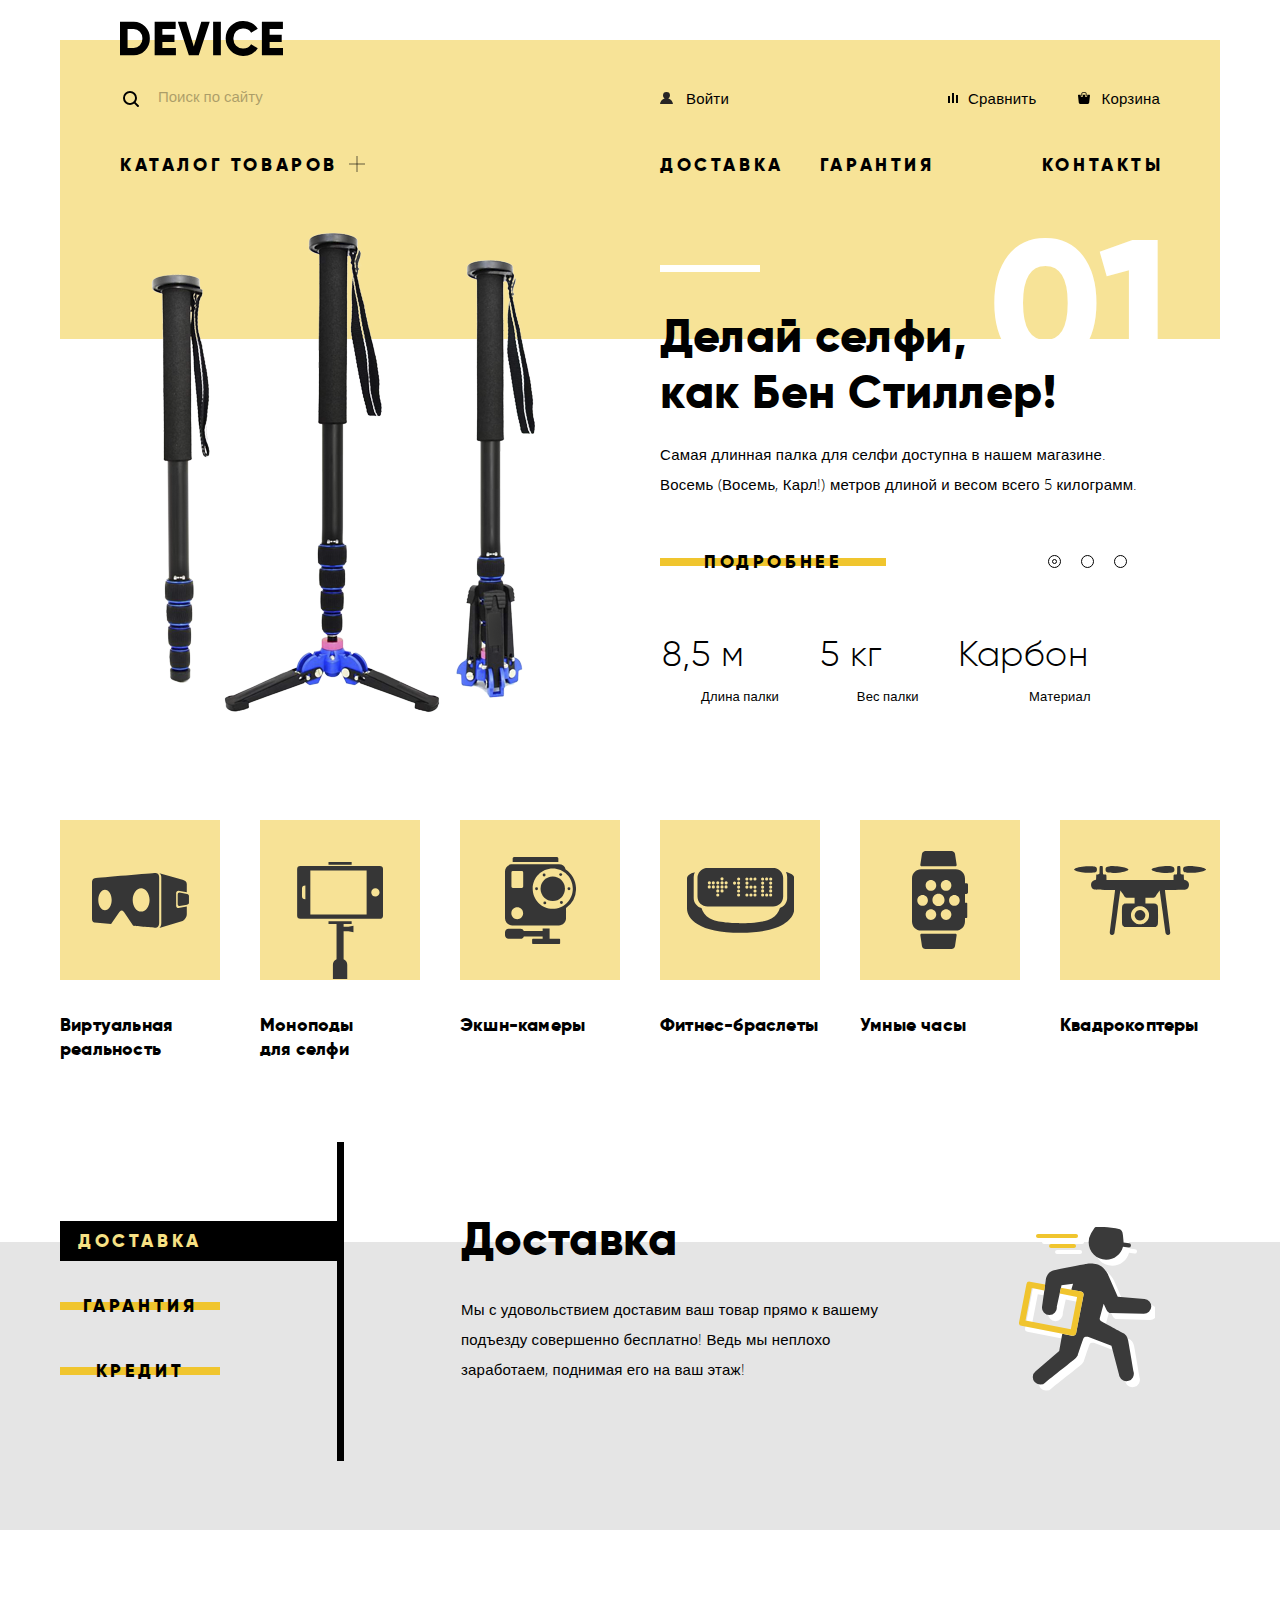
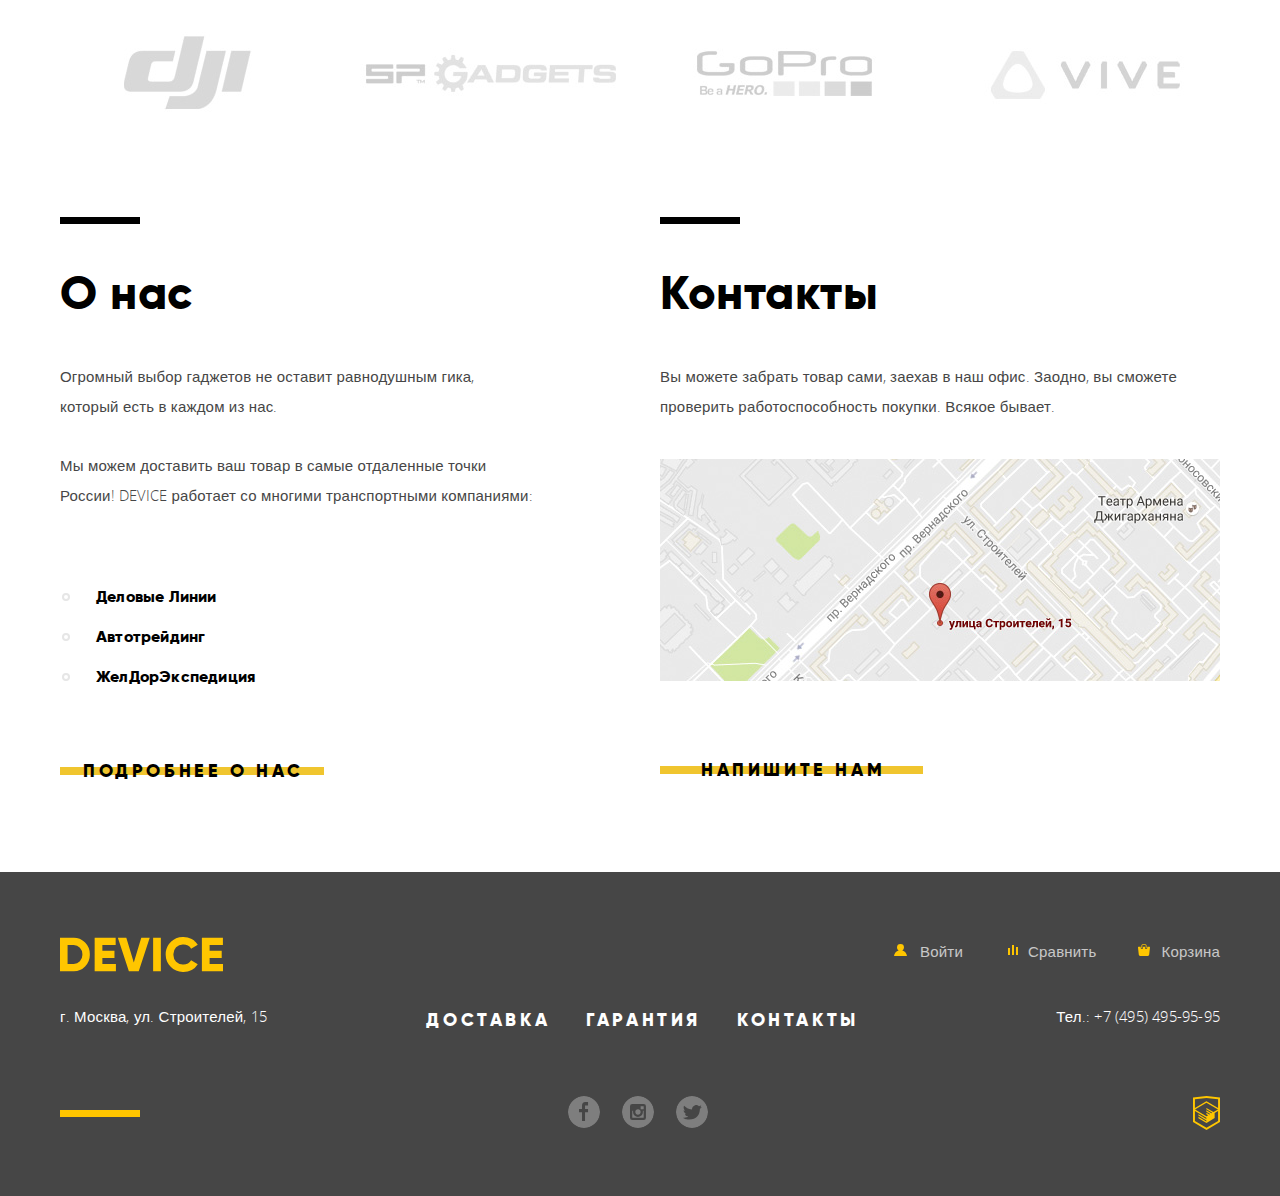
==== commit 54c7a836: "fixes" ====
--- a/index.html
+++ b/index.html
@@ -65,7 +65,7 @@
                         <label for="selfie-stick"></label>
                         <article class="slide slide-1">
                             <div class="column img-container">
-                                <img src="img/sliders/slider-1-png.png" alt="Селфи-палка">
+                                <img src="img/sliders/slider-1-png.png" width="384" height="486" alt="Селфи-палка">
                             </div>
                             <div class="column-right">
                                 <h2 class="title">
@@ -97,7 +97,7 @@
                         <label for="fitness-bracelet"></label>
                         <article class="slide slide-2">
                             <div class="column  img-container">
-                                <img src="img/sliders/slider-2-png.png" alt="фитнес-браслет">
+                                <img src="img/sliders/slider-2-png.png" width="345" height="485" alt="фитнес-браслет">
                             </div>
                             <div class="column-right">
                                 <h2 class="title">
@@ -125,7 +125,7 @@
                         <label for="quadrocopter"></label>
                         <article class="slide slide-3">
                             <div class="column  img-container">
-                                <img src="img/sliders/slider-3-png.png" alt="Квадрокоптер">
+                                <img src="img/sliders/slider-3-png.png" width="526" height="334" alt="Квадрокоптер">
                             </div>
                             <div class="column-right">
                                 <h2 class="title">
@@ -158,7 +158,7 @@
                     <li>
                         <a href="#">
                             <div class="category">
-                                <img src="img/categories/popular-1.svg" alt="Виртуальная реальность">
+                                <img src="img/categories/popular-1.svg" width="97" height="55" alt="Виртуальная реальность">
                             </div>
                             <b class="text-desc">Виртуальная реальность</b>
                         </a>
@@ -166,15 +166,15 @@
                     <li>
                         <a href="#">
                             <div class="category">
-                                <img src="img/categories/popular-2.svg" alt="Моноподы для селфи">
-                            </div>
-                            <b class="text-desc">Моноподы для селфи</b>
-                        </a>
-                    </li>
-                    <li>
-                        <a href="#">
-                            <div class="category">
-                                <img src="img/categories/popular-3.svg" alt="Экшн-камеры">
+                                <img src="img/categories/popular-2.svg" width="86" height="158" alt="Моноподы для селфи">
+                            </div>
+                            <b class="text-desc">Моноподы<br>для селфи</b>
+                        </a>
+                    </li>
+                    <li>
+                        <a href="#">
+                            <div class="category">
+                                <img src="img/categories/popular-3.svg" width="71" height="87" alt="Экшн-камеры">
                             </div>
                             <b class="text-desc">Экшн-камеры</b>
                         </a>
@@ -182,7 +182,7 @@
                     <li>
                         <a href="#">
                             <div class="category">
-                                <img src="img/categories/popular-4.svg" alt="Фитнес-браслеты">
+                                <img src="img/categories/popular-4.svg" width="107" height="65" alt="Фитнес-браслеты">
                             </div>
                             <b class="text-desc">Фитнес-браслеты</b>
                         </a>
@@ -190,7 +190,7 @@
                     <li>
                         <a href="#">
                             <div class="category">
-                                <img src="img/categories/popular-5.svg" alt="Умные часы">
+                                <img src="img/categories/popular-5.svg" width="56" height="98" alt="Умные часы">
                             </div>
                             <b class="text-desc">Умные часы</b>
                         </a>
@@ -198,7 +198,7 @@
                     <li>
                         <a href="#">
                             <div class="category">
-                                <img src="img/categories/popular-6.svg" alt="Квадрокоптеры">
+                                <img src="img/categories/popular-6.svg" width="132" height="69" alt="Квадрокоптеры">
                             </div>
                             <b class="text-desc">Квадрокоптеры</b>
                         </a>
@@ -284,7 +284,7 @@
                 <section id="contacts" class="contacts column-right">
                     <h2 class="title">Контакты</h2>
                     <p>Вы можете забрать товар сами, заехав в наш офис. Заодно, вы сможете проверить работоспособность покупки. Всякое бывает.</p>
-                    <img id="map-link" class="map" src="img/map-jpg.jpg" width="560" height="222" alt="карта">
+                    <a href="https://www.google.com/maps/place/%D0%91%D0%BE%D0%BB%D1%8C%D1%88%D0%B0%D1%8F+%D0%9A%D0%BE%D0%BD%D1%8E%D1%88%D0%B5%D0%BD%D0%BD%D0%B0%D1%8F+%D1%83%D0%BB.,+19,+%D0%A1%D0%B0%D0%BD%D0%BA%D1%82-%D0%9F%D0%B5%D1%82%D0%B5%D1%80%D0%B1%D1%83%D1%80%D0%B3,+191186/@59.9387969,30.3208946,17z/data=!3m1!4b1!4m5!3m4!1s0x4696310fca5ba729:0xea9c53d4493c879f!8m2!3d59.9387942!4d30.3230833" class="map"><img id="map-link" src="img/map-jpg.jpg" width="560" height="222" alt="карта"></a>
                     <a id="contact-us-button" href="contact-us.html" class="btn">Напишите нам</a>
                 </section>
             </div>
@@ -315,7 +315,9 @@
                     <li><a href="#" class="insta" target="_blank">insta</a></li>
                     <li><a href="#" class="twitter" target="_blank">twitter</a></li>
                 </ul>
-                <a href="https://htmlacademy.ru/" target="_blank" class="development"></a>
+                <a href="https://htmlacademy.ru/" target="_blank" class="development">
+                    <span class="visually-hidden">Разработчик - HTML Academy</span>
+                </a>
             </div>
         </footer>
 
@@ -346,6 +348,6 @@
                 Закрыть
             </button>
         </section>
-        <script src="js/scripts.js"></script>
+        <script src="js/scripts.min.js"></script>
     </body>
 </html>
--- a/css/style.css
+++ b/css/style.css
@@ -49,11 +49,6 @@
     background-color: #ffffff;
 }
 
-img {
-    max-width: 100%;
-    height: auto;
-}
-
 .visually-hidden:not(:focus):not(:active),
 input[type="checkbox"].visually-hidden,
 input[type="radio"].visually-hidden {
@@ -75,9 +70,9 @@
 }
 
 .container {
-    width: 1180px;
+    width: 1160px;
     margin: 0 auto;
-    padding: 0 10px;
+    /* padding: 0 10px; */
 }
 
 
@@ -173,8 +168,9 @@
     content: "NEW";
 
     position: absolute;
-    top: 20px;
-    right: 20px;
+    top: 30px;
+    right: 28px;
+    z-index: 10;
 
     width: 60px;
     height: 60px;
@@ -202,7 +198,7 @@
 .main-header {
     position: relative;
     min-height: 186px;
-    padding: 21px 70px 48px 70px;
+    padding: 21px 60px 48px;
     background-image: -webkit-linear-gradient(#ffffff 40px, #F7E397 40px);
     background-image: -o-linear-gradient(#ffffff 40px, #F7E397 40px);
     background-image: linear-gradient(#ffffff 40px, #F7E397 40px);
@@ -337,25 +333,12 @@
     color: rgba(255, 255, 255, 0.3);
 }
 
-/* .search:focus-within button {
-    display: inline-block;
-    vertical-align: top;
-}
-
-.search:focus-within input {
-    border-bottom: 2px solid #000000;
-} */
-
 .search input:focus + button,
 .search button:hover,
 .search button:focus {
     display: inline-block;
     vertical-align: top;
 }
-
-/* .search input:focus {
-    border-bottom: 2px solid #000000;
-} */
 
 .search input:focus + button::before,
 .search button:hover::before,
@@ -365,7 +348,7 @@
     right: 0;
     bottom: 0;
     width: 100%;
-    
+
     border: 1px solid black;
 }
 
@@ -578,7 +561,7 @@
 .slide::before {
     position: absolute;
     top: -10px;
-    right: 74px;
+    right: 65px;
     width: 166px;
     height: 131px;
 
@@ -634,6 +617,8 @@
             justify-content: space-between;
     margin: 0;
     padding: 0;
+
+    flex-wrap: wrap;
     list-style: none;
 }
 
@@ -792,6 +777,7 @@
     margin: 0;
     padding: 0;
 
+    flex-wrap: wrap;
     list-style: none;
 }
 
@@ -824,6 +810,8 @@
 }
 
 .info .title::before {
+    top: -49px;
+
     width: 80px;
 
     background-color: #000000;
@@ -869,7 +857,7 @@
 
 .info .map {
     display: block;
-    margin: 37px 0 70px;
+    margin: 37px 0 59px;
 
     cursor: pointer;
 }
@@ -884,6 +872,15 @@
 
     color: #ffffff;
     background-color: #464646;
+}
+
+.main-footer .logo[href]:hover,
+.main-footer .logo[href]:focus {
+    opacity: 0.6;
+}
+
+.main-footer .logo[href]:active {
+    opacity: 0.3;
 }
 
 .main-footer a {
@@ -994,7 +991,6 @@
 }
 
 .footer-bottom::before {
-    left: 10px;
     width: 80px;
     height: 7px;
 
@@ -1075,7 +1071,7 @@
 }
 
 .catalog-main .title {
-    margin: 35px 60px 15px;
+    margin: 33px 60px 15px;
 }
 
 .catalog-main .title:before {
@@ -1192,8 +1188,7 @@
     background-image: linear-gradient(to right, #91c92f 110px, #D8DDDF 110px);
 }
 
-.range-line::before,
-.range-line::after {
+.range-button {
     content: "";
     position: absolute;
     top: 50%;
@@ -1204,14 +1199,30 @@
     display: block;
     width: 20px;
     height: 20px;
+    padding: 0;
 
     background-color: #ACADAD;
     border: 8px solid #ffffff;
     border-radius: 50%;
-}
-
-.range-line::after {
+    box-shadow: 0px 1px #D9D9D9;
+}
+
+.range-button-to {
     left: 54%
+}
+
+.range-button:focus:not(:active) {
+    outline: none;
+    box-shadow: 0 0 3px 1px #ffc600;
+}
+
+.range-button:active {
+    width: 22px;
+    height: 22px;
+
+    border: 9px solid #ffffff;
+    outline: none;
+
 }
 
 .range-output input {
@@ -1368,7 +1379,7 @@
 .bluetooth-radio input[type="radio"]:focus + .radio-indicator {
     -webkit-box-shadow: 0 0 4px 2px #ffc600;
             box-shadow: 0 0 4px 2px #ffc600;
-  }
+          }
 
   .filter .btn {
     padding: 0 40px;
@@ -1496,7 +1507,6 @@
         flex-wrap: wrap;
 
     margin: 0;
-    margin-bottom: 10px;
     padding: 0;
 
     list-style: none;
@@ -1513,6 +1523,14 @@
     outline: 2px solid #ffc600;
 }
 
+.item-img {
+    position: relative;
+}
+
+.item-img img {
+    vertical-align: top;
+}
+
 .item-desc {
     display: -webkit-box;
     display: -ms-flexbox;
@@ -1521,15 +1539,17 @@
         -ms-flex-pack: justify;
             justify-content: space-between;
 
-    padding-top: 23px;
+    padding-top: 32px;
 }
 
 .item-desc .price {
-    margin-top: -3px;
+    margin-top: -2px;
 
     font-family: "Gilroy Light", Arial, sans-serif;
     font-size: 15px;
+    letter-spacing: 0.8px;
     color: #464646;
+
     white-space: nowrap;
 }
 
@@ -1537,37 +1557,31 @@
     margin: 0;
 }
 
-.item .actions {
+.item .actions-overlay {
     position: absolute;
     top: 0;
+    bottom: 0;
     left: 0;
+    right: 0;
     z-index: 10;
 
     display: none;
-    -webkit-box-orient: vertical;
-    -webkit-box-direction: normal;
-        -ms-flex-direction: column;
-            flex-direction: column;
-    -webkit-box-pack: center;
-        -ms-flex-pack: center;
-            justify-content: center;
-    width: 100%;
-    height: 379px;
-    padding: 40px 0 20px;
-
-    background-color: rgba(238, 238, 238, 0.7)
-}
-
-.item:hover .actions {
-    display: -webkit-box;
-    display: -ms-flexbox;
-    display: flex;
-}
-
-.item:focus-within .actions {
-    display: -webkit-box;
-    display: -ms-flexbox;
-    display: flex;
+
+    background-color: rgba(238, 238, 238, 0.7);
+}
+
+.item:hover .actions-overlay {
+    display: block;
+}
+
+.item:focus-within .actions-overlay {
+    display: block;
+}
+
+.actions-overlay .actions {
+    margin-top: 160px;
+
+    text-align: center;
 }
 
 .actions .to-cart {
@@ -1576,6 +1590,7 @@
 }
 
 .actions .to-compare {
+    display: block;
     margin: 0 auto;
 
     font-size: 13px;
@@ -1602,6 +1617,7 @@
     display: -ms-flexbox;
     display: flex;
     margin: 0;
+    margin-top: -8px;
     padding: 0;
 
     color: #000000;
@@ -1621,6 +1637,7 @@
 li.prev-page {
     margin: 0;
     margin-right: auto;
+
 }
 
 li.next-page {
@@ -1630,11 +1647,15 @@
 
 .pagination a {
     display: block;
-    padding: 0 30px;
 
     line-height: 70px;
     color: #000000;
     opacity: 0.3;
+}
+
+li.prev-page a,
+li.next-page a {
+    padding: 0 30px;
 }
 
 .pagination a:hover,
@@ -1643,11 +1664,16 @@
     outline: none;
 }
 
+.pagination a:active {
+    opacity: 1;
+}
+
 .pagination a.active {
     opacity: 1;
 }
 
-.next-page .active:hover {
+.next-page:hover,
+.prev-page:hover {
     background-color: #d9d9d9;
 }
 
